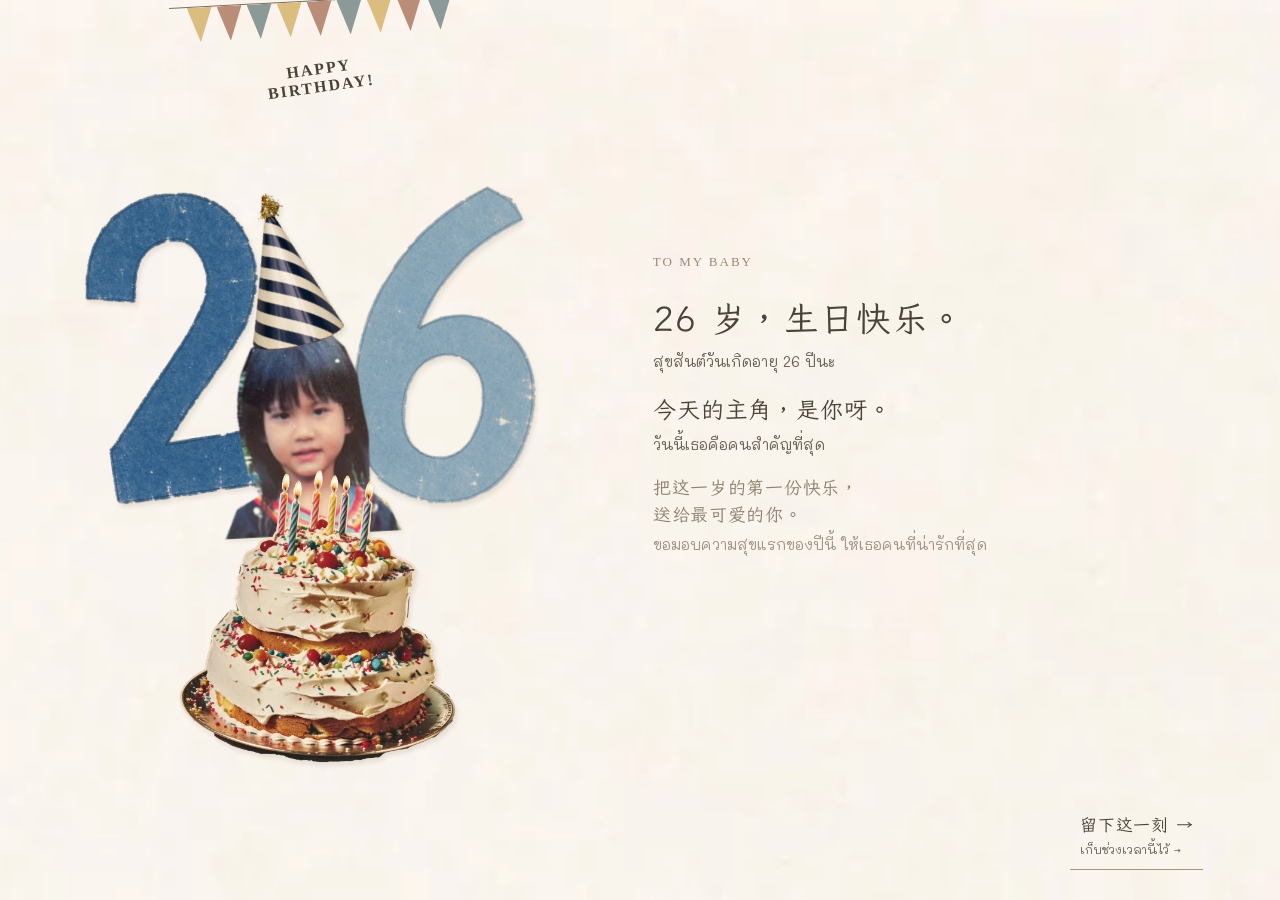
==== birthday-preview.html @ a88002d2 "Reduce mobile artwork payload and recover stalled image loads" ====
<!doctype html>
<html lang="zh-CN"><head><meta charset="utf-8"><meta name="viewport" content="width=device-width,initial-scale=1"><title>26 岁生日快乐 · piu</title>
<style>@media (hover:hover) and (pointer:fine){
 html,body{cursor:url('[data-uri]') 3 2,auto}
 button,button *,a,a *,[role="button"],[role="button"] *{cursor:url('[data-uri]') 12 3,pointer!important}
 button:disabled,button:disabled *{cursor:default!important}
 .scratch-window,.scratch-window *{cursor:crosshair!important}
 input[type="text"],textarea,[contenteditable="true"]{cursor:text!important}
 .dragging,.dragging *{cursor:grabbing!important}
}
</style><style>*{box-sizing:border-box}html,body{margin:0;width:100%;height:100%;overflow:hidden}body{background:#eee8dc url('[data-uri]') center/cover;color:#4a4338;font-family:'Kaiti SC','STKaiti',KaiTi,serif}.birthday-scene{position:relative;width:100%;height:100%}.birthday-banner{position:absolute;left:25%;top:0;width:300px;transform:translateX(-50%);text-align:center}.birthday-flags{height:44px;display:flex;gap:5px;justify-content:center;border-top:1px solid #796f5c;transform:rotate(-3deg)}.birthday-flags i{width:25px;height:35px;background:#b98d78;clip-path:polygon(0 0,100% 0,50% 100%)}.birthday-flags i:nth-child(3n){background:#8b9a96}.birthday-flags i:nth-child(3n + 1){background:#dbbd80}.birthday-banner p{font:900 16px/1.1 Georgia,serif;letter-spacing:2px;transform:rotate(-8deg)}.birthday-collage{position:absolute;left:7%;top:20%;height:min(65vh,610px);aspect-ratio:480/610}.birthday-collage img{position:absolute;object-fit:contain;filter:drop-shadow(2px 4px 2px #75604424);opacity:0}.age{top:0;height:56%;z-index:1}.age-two{left:0;width:39%;--turn:-8deg}.age-six{right:0;width:43%;--turn:8deg}.birthday-portrait{left:28%;top:21%;width:39%;height:43%;z-index:2;filter:drop-shadow(1px 2px 2px #75604424)!important;--turn:-3deg}.birthday-hat{left:30%;top:0;width:24%;height:29%;z-index:3;--turn:-12deg}.birthday-cake{left:15%;bottom:0;width:69%;height:51%;z-index:4;--turn:0deg}.revealed .birthday-collage img{animation:paper-arrives .7s cubic-bezier(.2,.8,.2,1) both}.revealed .age-six{animation-delay:.15s}.revealed .birthday-portrait{animation-delay:.35s}.revealed .birthday-hat{animation-delay:.55s}.revealed .birthday-cake{animation-delay:.75s}.birthday-words{position:absolute;left:51%;right:6%;top:36%;opacity:0}.revealed .birthday-words{animation:words-arrive .8s 1s both}.birthday-kicker{font:13px Georgia,serif;letter-spacing:4px;color:#998b75}.birthday-words h1{font-size:clamp(28px,3.1vw,44px);font-weight:400;letter-spacing:3px;line-height:1.5;margin:20px 0;transform:rotate(-3deg)}.birthday-words>p{font-size:23px;line-height:1.8;letter-spacing:2px}.birthday-words .birthday-kicker{font-size:13px}.birthday-words .birthday-note{font-size:18px;color:#8d806d;margin-top:30px}.standalone-next{position:absolute;right:6%;bottom:30px;font-size:17px;color:inherit;text-decoration:none;border-bottom:1px solid #aa9376;padding:10px}.in-journey .standalone-next{display:none}@keyframes paper-arrives{from{opacity:0;transform:translateY(20px) rotate(calc(var(--turn) - 10deg)) scale(.92)}to{opacity:1;transform:translateY(0) rotate(var(--turn)) scale(1)}}@keyframes words-arrive{from{opacity:0;transform:translateY(8px)}to{opacity:1;transform:none}}
@media(max-width:700px) and (orientation:portrait){.birthday-banner{left:50%;width:230px}.birthday-flags{height:30px}.birthday-flags i{width:20px;height:25px}.birthday-banner p{font-size:14px}.birthday-collage{left:50%;top:17%;height:min(43vh,360px);transform:translateX(-50%)}.birthday-words{left:7%;right:7%;top:64%;text-align:center}.birthday-words h1{font-size:28px;margin:8px 0}.birthday-words>p{font-size:18px;margin:6px 0}.birthday-words .birthday-kicker{font-size:10px}.birthday-words .birthday-note{font-size:15px;line-height:1.6;margin-top:10px}.standalone-next{bottom:20px}}
@media(prefers-reduced-motion:reduce){.revealed .birthday-collage img,.revealed .birthday-words{animation:none;opacity:1}}

/* Reveal on activation, in the reference's person/cake → age/hat → greeting order. */
.revealed .birthday-portrait{animation-delay:0s}.revealed .birthday-cake{animation-delay:.12s}.revealed .age-two{animation-delay:.75s}.revealed .age-six{animation-delay:.9s}.revealed .birthday-hat{animation-delay:1.2s}.revealed .birthday-words{animation:none;opacity:1}.revealed .birthday-words>*{animation:words-arrive .7s both}.revealed .birthday-words .birthday-kicker{animation-delay:1.5s}.revealed .birthday-words h1{animation-delay:1.65s}.revealed .birthday-words>p:not(.birthday-kicker){animation-delay:1.95s}.revealed .birthday-words .birthday-note{animation-delay:2.2s}
@media(prefers-reduced-motion:reduce){.revealed .birthday-words>*{animation:none}}
</style><style>/* Self-hosted OFL fonts. Licenses: asset-fonts-lxgwwenkaitc-license.txt, asset-fonts-mali-license.txt */
@font-face{font-family:BirthdayWenKai;src:url('asset-fonts-wenkai-site.woff2?v=02fece9663') format('woff2');font-style:normal;font-weight:400;font-display:swap}
@font-face{font-family:BirthdayMali;src:url('asset-fonts-mali-regular.woff2?v=b91e015ef8') format('woff2');font-style:normal;font-weight:400;font-display:swap}
:root{--font-zh:BirthdayWenKai,'PingFang SC','Microsoft YaHei',sans-serif;--font-th:BirthdayMali,'Thonburi','Noto Sans Thai',sans-serif}
body,button,a,input,legend{font-family:var(--font-zh)!important;font-weight:400}.bi{line-height:1.55;white-space:normal}.bi-zh{display:block!important;font-family:var(--font-zh)!important;font-size:inherit!important;font-weight:400!important;line-height:1.5!important;letter-spacing:.04em!important;color:inherit!important;padding:0!important;margin:0!important;transform:none!important;max-width:none!important;text-shadow:none!important}.bi-th{display:block!important;font-family:var(--font-th)!important;font-size:max(12px,.68em)!important;font-weight:400!important;line-height:1.55!important;letter-spacing:0!important;color:inherit!important;padding:0!important;margin:5px 0 0!important;transform:none!important;max-width:none!important;text-shadow:none!important;white-space:normal!important;word-break:normal;overflow-wrap:anywhere;opacity:.82}.bi-inline{display:inline-block;vertical-align:middle}.bi-inline .bi-th{font-size:max(11px,.68em)!important}button .bi-th,a .bi-th{font-size:max(11px,.7em)!important;margin-top:3px!important}.bi-zh .bi-th,.bi-th .bi-th{display:none!important}
svg text{font-family:var(--font-zh)!important}.svg-th{font-family:var(--font-th)!important;font-size:9px;letter-spacing:0;stroke-width:1px}.place-label .place-en{transform:translateY(10px)}.paper-heading>p{max-width:370px}.paper-heading .bi-th{font-size:12px!important;letter-spacing:0!important}.map-controls{gap:20px}.map-controls button{white-space:normal;min-width:110px}.map-credit .bi-th{font-size:9px!important}.boarding-kicker .bi-th,.boarding-note .bi-th{font-size:9px!important;margin-top:1px!important;line-height:1.3!important}.boarding-cities .bi-th{font-size:11px!important}.boarding-cities{margin-top:1cqw}.boarding-note{bottom:-1cqw}.boarding-cities small{margin-top:.4cqw}.boarding-copy{top:24%}.boarding-main .bi-inline{display:inline-block}.heart-words>.bi{max-width:80%;text-align:center}.flight-actions{gap:18px;max-width:94%;white-space:normal}.flight-actions button{min-width:85px}.scratch-heading,.slot-heading{line-height:1.4}.scratch-stamp .bi-th{font-size:14px!important;line-height:1.2!important;margin-top:2px!important}.slot-win-stamp .bi-th{font-size:11px!important;margin:0!important;line-height:1.2!important}.scratch-hint .bi-th,.slot-status .bi-th{font-size:12px!important}.scratch-footer,.slot-footer{bottom:65px}.scratch-count{margin:8px 0}.scratch-keyboard-hint .bi-th{font-size:10px!important}.journey-nav{align-items:flex-end}.journey-nav button{max-width:46%;font-size:14px!important;padding:7px 10px!important}.journey-nav .bi-th{font-size:11px!important;line-height:1.3!important}.scene-actions{bottom:16%;gap:12px}.scene-actions button{font-size:16px}.scene-actions #replay{font-size:14px}.words .bi-th{font-size:16px!important;line-height:1.7!important}.chapter .bi-th{font-size:14px!important}.clock .bi-th{font-size:12px!important;margin-top:2px!important}.collage figcaption .bi-th{font-size:11px!important}.birthday-words{top:26%}.birthday-words h1{font-size:clamp(27px,2.7vw,38px)}.birthday-words .birthday-note{margin-top:18px}.birthday-words .bi-th{font-size:15px!important}.birthday-words>p{margin:16px 0}.accessory-caption .bi-th{font-size:13px!important}.accessory-note .bi-th{font-size:11px!important}.accessories legend .bi-th{font-size:12px!important}.film-scene .bi-th{max-width:100%}.controls .hint .bi-th{font-size:12px!important}.photo .bi-th{font-size:11px!important}.gift-layout{inset:7% 8% 17%}.greeting .ding{margin-bottom:10px}.greeting h1{font-size:29px}.greeting .invitation{margin:12px 0}.gift-scene .greeting .bi-th{font-size:15px!important}.gift-hint .bi-th{font-size:12px!important}.letter-pocket{margin-top:17px}.closing{bottom:10%}.closing .bi-th{font-size:13px!important}.read-link{font-size:15px}.close-letter .bi-th{font-size:12px!important}
/* Cake typography: keep each translation inside its paper, with no faux bold or rotated text. */
.note>span{display:block;position:relative;width:84%;max-width:84%;padding:0!important;transform:none!important;text-align:center;letter-spacing:0;text-shadow:none!important}.note>span .bi-zh{font-size:18px!important;line-height:1.35!important;letter-spacing:.02em!important}.note>span .bi-th{font-size:12px!important;line-height:1.45!important;margin-top:4px!important;opacity:.9}.note[data-note="4"]>span .bi-zh{font-size:18px!important}.note[data-note="4"]>span .bi-th{font-size:12px!important;white-space:nowrap!important}.note[data-note="4"]>span{white-space:normal}.tray-copy{top:0}.tray-copy p:first-child{font-size:18px}.tray-copy p:last-child{font-size:14px}.tray-copy .bi-th{font-size:12px!important}.wish-copy{top:29%;width:35%;right:5%}.wish-copy p{font-size:25px;line-height:1.5}.wish-copy .bi-th{font-size:16px!important}.wish-copy>span .bi-th{font-size:13px!important}.wish-scene h1{font-size:24px}.wish-scene h1 .bi-th{font-size:14px!important;max-width:370px}.wish-scene .actions{bottom:90px}.wish-scene .actions button{font-size:16px}.wish-scene .actions .bi-th{font-size:12px!important}.plate-caption .bi-th{font-size:11px!important}
@media(max-width:700px){.bi-th{font-size:max(12px,.7em)!important}.birthday-words{top:59%;left:8%;right:8%;text-align:center}.birthday-words h1{font-size:25px;margin:10px 0}.birthday-words>p{font-size:18px;line-height:1.4;margin:12px 0}.birthday-words .birthday-note{font-size:16px;margin:12px 0}.birthday-words .bi-th{font-size:12px!important}.birthday-words .birthday-kicker{display:none}.birthday-collage{height:45vh!important;top:9%!important}.birthday-note .bi-zh{white-space:normal}.scene-actions{bottom:88px;gap:10px}.scene-actions button{font-size:14px}.scene-actions .bi-th{font-size:11px!important}.childhood-scene .words{top:70%;font-size:18px}.childhood-scene .words p{display:block;margin:0}.childhood-scene .words .bi-th{font-size:12px!important;line-height:1.4!important}.assembly-hint{bottom:34%;font-size:15px}.assembly-hint .bi-th{font-size:12px!important}.chapter{top:14px;font-size:19px}.chapter .bi-th{font-size:12px!important}.keepsake{top:42%;height:48vh}.childhood-scene .words .lockscreen-words{margin-top:7px!important}.camera .bi-th{font-size:12px!important}.accessory-caption{font-size:16px}.accessory-note{font-size:12px}.accessories{padding-bottom:15px}.clear-accessories .bi-th{font-size:11px!important}.paper-heading{left:12px;right:12px;top:18px;max-width:340px}.paper-heading>p{font-size:17px}.map-controls{bottom:65px;width:94%;justify-content:center;gap:16px}.map-controls button{font-size:14px!important;min-width:0;max-width:48%}.map-controls button .bi-th{font-size:11px!important}.map-credit{bottom:10px;max-width:45%;text-align:right}.bilingual #memory{width:94vw;height:min(720px,85dvh);overflow:auto}.bilingual #memory .paper-card{aspect-ratio:auto;height:100%;min-height:570px;background:#ece4d1;border-radius:3px}.bilingual #memory .card-texture{object-fit:fill}.memory-words{top:7%;left:10%;width:80%;text-align:center}.memory-words h1{font-size:28px;margin:8px 0}.memory-words h1 .bi-th{font-size:18px!important}.memory-words .subtitle{font-size:18px;margin:10px 0}.memory-words .small-copy{font-size:15px;margin:10px 0}.memory-words .bi-th{font-size:12px!important}.memory-words .eyebrow{font-size:9px}.bilingual #spread-photos{font-size:14px;padding:8px 16px}.bilingual .polaroid{width:37%;top:55%;left:20%}.bilingual .p2{left:40%;top:53%}.bilingual .p3{left:30%;top:56%}.bilingual .spread .p1{left:7%;top:15%;width:45%;transform:rotate(-6deg)}.bilingual .spread .p2{left:49%;top:32%;width:45%;transform:rotate(5deg)}.bilingual .spread .p3{left:8%;top:49%;width:45%;transform:rotate(-3deg)}.bilingual .photo-note{font-size:12px;bottom:3%;line-height:1.1}.bilingual .photo-note .bi-th{font-size:10px!important;line-height:1.2!important;margin-top:1px!important}.bilingual .empty{font-size:14px;letter-spacing:0}.bilingual .empty .bi-th{font-size:11px!important}.bilingual .photo-help{bottom:8%;left:5%;right:5%;text-align:center;font-size:13px}.bilingual .photo-help .bi-th{font-size:11px!important}.bilingual .card-caption{bottom:2%;left:7%;font-size:11px}.bilingual .card-caption .bi-th{font-size:10px!important}.bilingual #gather-photos{bottom:16%;right:5%;font-size:13px}.boarding-stage{width:96vw;top:43%}.boarding-kicker .bi-th{font-size:7px!important}.boarding-note .bi-th{font-size:7px!important}.boarding-cities{font-size:4.8cqw;gap:3cqw}.boarding-cities .bi-th{font-size:8px!important;line-height:1.2!important;margin:1px 0!important}.boarding-cities small{font-size:1.5cqw}#boarding-help{top:60%;padding:0 20px;font-size:15px}#boarding-help .bi-th{font-size:12px!important}.flight-actions{bottom:70px}.flight-actions .bi-th{font-size:11px!important}.heart-words .bi-th{font-size:16px!important}.scratch-heading,.slot-heading{font-size:22px!important}.scratch-heading .bi-th,.slot-heading .bi-th{font-size:14px!important}.scratch-hint .bi-th,.slot-message .bi-th{font-size:12px!important}.scratch-footer{bottom:80px}.slot-footer{bottom:65px}.gift-layout{inset:30px 7% 120px}.gift{width:min(45vw,21vh)}.greeting .ding{font-size:16px;margin-bottom:5px}.greeting h1{font-size:22px}.gift-scene .greeting .bi-th{font-size:13px!important;margin-top:3px!important}.greeting .invitation{font-size:16px;margin:9px 0}.gift-hint{margin-top:5px}.letter-column{padding-top:10px}.letter-pocket{margin-top:15px}.letter{min-height:140px;aspect-ratio:2.2}.closing{bottom:83px;font-size:16px}.closing .bi-th{font-size:12px!important}.read-link{font-size:14px}.standalone-return{bottom:14px;font-size:13px}.wish-scene header{left:6%;top:20px;right:6%}.wish-scene h1{font-size:19px;line-height:1.4;max-width:310px}.wish-scene h1 .bi-th{font-size:12px!important;line-height:1.45!important}.wish-scene .arena{top:165px;bottom:130px}.wish-scene .note>span .bi-zh{font-size:16px!important;line-height:1.3!important}.wish-scene .note>span .bi-th{font-size:11px!important;line-height:1.4!important;margin-top:3px!important}.wish-scene .note[data-note="4"]>span .bi-th{font-size:10.5px!important}.wish-scene .tray-copy{top:auto;bottom:-8px}.wish-scene .tray-copy p:first-child{font-size:13px;margin-bottom:4px}.wish-scene .tray-copy p:last-child{font-size:12px}.wish-scene .tray-copy .bi-th{font-size:11px!important;line-height:1.3!important;margin-top:2px!important}.wish-scene .actions{bottom:70px}.wish-scene .actions button{font-size:14px}.wish-copy{top:auto;left:6%;right:6%;bottom:165px;width:88%}.wish-copy p{font-size:21px;margin-bottom:10px}.wish-copy .bi-th{font-size:13px!important;line-height:1.5!important}.wish-copy>span{font-size:13px}.wish-copy>span .bi-th{font-size:11px!important}.wish-scene .plate-caption{display:none}}
@media(max-height:700px) and (max-width:700px){.gift-layout{top:20px;bottom:130px}.gift{width:17vh}.greeting h1{font-size:20px}.greeting .ding{margin-bottom:2px}.greeting .invitation{margin:5px 0;font-size:14px}.gift-scene .greeting .bi-th{font-size:12px!important}.letter{min-height:108px;aspect-ratio:2.7}.letter-pocket{margin-top:12px}.read-link{font-size:12px;margin-top:4px;padding:4px}.gift-hint{font-size:12px}.wish-scene .arena{top:145px;bottom:120px}.wish-scene h1{font-size:17px}.wish-scene .eyebrow{display:none}.wish-copy{bottom:150px}.wish-copy p{font-size:18px}.wish-copy .bi-th{font-size:12px!important}.wish-copy>span{display:none}.birthday-words{top:54%}.birthday-words .birthday-note{margin-top:8px;font-size:14px}.birthday-words .bi-th{font-size:11px!important}}
@media(max-width:700px){html.wish-page{overflow-y:auto!important;height:100%;overscroll-behavior-y:contain}html.wish-page body{height:auto;min-height:100%;overflow:visible}html.wish-page .wish-scene{height:max(100dvh,1040px);min-height:1040px}html.wish-page .wish-scene .arena{top:170px;bottom:180px}html.wish-page .wish-scene .actions{bottom:92px}html.wish-page .wish-copy{bottom:200px}html.wish-page .wish-scene .note>span .bi-th{font-size:12px!important}html.wish-page .wish-scene .note[data-note="4"]>span .bi-th{font-size:11px!important}.wish-scene.lit .arena,.wish-scene.finished .arena{bottom:330px!important}.wish-scene.lit,.wish-scene.finished{height:max(100dvh,1000px)!important;min-height:1000px!important}.wish-scene.lit .wish-copy,.wish-scene.finished .wish-copy{bottom:175px}.wish-scene.lit .night-shade{position:absolute}.wish-scene .tray-copy p:first-child{margin-bottom:8px}}

.note .bi-zh,.note .bi-th{text-align:center!important}.wish-scene header{max-width:370px}.wish-scene .note span span{width:auto!important}.bi-zh{white-space:normal!important}

.ticket .opening-thai{position:absolute;left:190px;top:610px;width:410px;text-align:center;font:24px/1.5 BirthdayMali,sans-serif;letter-spacing:0;color:#29251f;pointer-events:none;z-index:1}

.note>span .bi-zh{font-size:17px!important;line-height:1.3!important}.note .bi-th{line-height:1.4!important}.note>span{width:90%;max-width:90%;align-self:center}.wish-scene .note .bi-zh,.wish-scene .note .bi-th{padding:0!important;margin-left:0!important;margin-right:0!important}.note[data-note="1"]>span,.note[data-note="3"]>span{transform:none!important}.note{transform-origin:50% 50%}
body[data-scene="camera"] .accessories{top:49%}
@media(max-width:700px) and (orientation:portrait){body[data-scene="camera"] .camera{top:21%}body[data-scene="camera"] .landed .eject{top:41.5%}body[data-scene="camera"] .accessories{top:auto;bottom:105px}.bilingual .polaroid{width:34%;top:58%}.bilingual .p2{top:57%}.bilingual .p3{top:59%}.boarding-kicker{position:absolute;top:-105px;left:0;width:86vw;font-size:17px}.boarding-kicker .bi-th{font-size:12px!important}.boarding-note{top:calc(100% + 35px);bottom:auto;left:0;width:86vw;font-size:15px}.boarding-note .bi-th{font-size:12px!important}.boarding-cities{margin-top:10px;font-size:18px;gap:16px}.boarding-cities .bi-th{font-size:11px!important;line-height:1.5!important}.boarding-cities small{font-size:8px}#boarding-help{top:70%;margin-top:0}.scratch-card{width:min(76vw,40vh);top:42%}.scratch-hint{bottom:140px}.scratch-footer{bottom:24px!important;display:flex;justify-content:center;gap:24px}.scratch-footer #next-slot{margin-left:0}.scratch-footer button{font-size:14px!important}.scratch-keyboard-hint{width:1px;height:1px;overflow:hidden;clip-path:inset(50%)}.slot-message{bottom:170px}.slot-status{bottom:105px}.slot-footer{bottom:25px!important}.slot-footer button{font-size:14px!important}}

body[data-scene="toast"] .greeting .bi-th{font-size:30px!important;line-height:1.5!important;margin-top:10px!important}body[data-scene="toast"] .caption{font-size:34px!important}body[data-scene="toast"] .caption .bi-th,body[data-scene="toast"] .hint .bi-th{font-size:27px!important;line-height:1.5!important}

.wish-scene.started header{opacity:0;pointer-events:none}@media(min-width:701px){.wish-scene .arena{top:80px;bottom:90px}}.scratch-hint .scratch-count{font-size:12px!important}

.wish-copy .bi-zh{opacity:1!important}.wish-copy .bi-zh br{display:initial!important}

body[data-scene="camera"] .eject{pointer-events:none}body[data-scene="camera"] .landed .paper{pointer-events:auto}

@media(max-width:700px) and (orientation:portrait){#boarding:not(.departing)::backdrop{background:#123241b8}.boarding-kicker,.boarding-note{color:#fff5dc}#boarding-help{color:#fff5dc}#boarding-help span{opacity:1}}

/* Keep the full birthday caption and accessory instructions clear on desktop. */
@media(min-width:701px){body[data-scene="camera"] .landed .eject{top:57%}body[data-scene="camera"] .accessories{top:61%}body[data-scene="camera"] .accessory-caption{font-size:18px;margin-bottom:8px}body[data-scene="camera"] .accessory-choice{width:70px;height:75px}body[data-scene="camera"] .accessory-note{margin:8px 0 0}body[data-scene="camera"] .clear-accessories{margin-top:0;min-height:40px}body[data-scene="camera"] .quiet{bottom:20px}}

/* A smaller print leaves breathing room for the camera, caption and drag targets. */
@media(max-width:700px) and (orientation:portrait){
 body[data-scene="camera"]{--photo-width:min(44vw,24dvh)}
 body[data-scene="camera"] .landed .eject{left:34%;top:41%}
 body[data-scene="camera"] .accessory-choice{width:58px;height:66px}
 body[data-scene="camera"] .accessory-options{gap:14px}
 body[data-scene="camera"] .accessory-group{gap:7px}
 body[data-scene="camera"] .accessory-caption{font-size:16px}
}

.note[data-note="4"]>span .bi-th{white-space:normal!important}.note[data-note="4"]>span .bi-zh{font-size:15px!important}.note[data-note="4"]>span .bi-th{font-size:11px!important}
/* Place copy below the overlapping torn rim, inside each visible tier. */
.wish-scene .note:not([data-note="4"])>span{transform:translateY(8px)!important}
.wish-scene .note>span .bi-zh{font-size:16px!important;line-height:1.25!important}
.wish-scene .note>span .bi-th{font-size:11px!important;line-height:1.35!important;margin-top:3px!important}
.wish-scene .note[data-note="3"]>span .bi-zh{font-size:15px!important}

.camera-composition{display:contents}
/* Keep bilingual copy in document flow on phones, including short WeChat windows. */
@media(max-width:700px) and (orientation:portrait){
 html.camera-page{height:100%;overflow-y:auto!important;overscroll-behavior-y:contain}
 html.camera-page body{height:auto;min-height:100%;overflow:visible}
 body[data-scene="camera"] .stage{position:relative;inset:auto;height:auto;min-height:100dvh;display:flex;flex-direction:column;gap:16px;padding:24px 7% 110px}
 body[data-scene="camera"] .words{position:relative;left:auto;right:auto;top:auto;font-size:22px;flex:none}
 body[data-scene="camera"] .camera-composition{display:block;position:relative;flex:none;height:260px;margin:0 -5vw}
 body[data-scene="camera"] .camera{top:0;right:1%;width:38vw;min-width:120px}
 body[data-scene="camera"] .eject{left:52%;top:112px}
 body[data-scene="camera"] .landed .eject{left:32%;top:143px}
 body[data-scene="camera"] .accessories{position:relative;inset:auto;width:100%;margin:0;padding:0;flex:none}
 body[data-scene="camera"] .accessory-caption{font-size:16px;margin:0 0 8px}
 body[data-scene="camera"] .accessory-note{font-size:13px;line-height:1.65;margin:10px 0 6px}
 body[data-scene="camera"] .clear-accessories{min-height:48px;margin:0 auto}
 body[data-scene="camera"] .quiet{position:relative;inset:auto;font-size:13px;line-height:1.6;flex:none;margin:0}
 body[data-scene="camera"] .accessory-options{gap:10px}
 body[data-scene="camera"] .accessory-choice{width:clamp(48px,14.8vw,62px);height:66px}
}

/* Each mobile scratch section owns its space; never position copy over the card. */
@media(max-width:700px) and (orientation:portrait){
 #scratch[open]{display:flex;flex-direction:column;align-items:center;gap:20px;overflow-y:auto;overflow-x:hidden;padding:26px 22px max(28px,env(safe-area-inset-bottom));scroll-padding:20px;overscroll-behavior-y:contain}
 #scratch .scratch-heading{position:relative;inset:auto;align-self:stretch;margin:0 38px 0 0;flex:none;font-size:22px!important}
 #scratch .scratch-bunting{top:93px;right:20px;width:80px}
 #scratch .scratch-layout{position:relative;inset:auto;width:100%;flex:none;padding:20px 0 12px;animation:none}
 #scratch .scratch-card{position:relative;inset:auto;width:min(72vw,280px);margin:0 auto;transform:rotate(-2deg)}
 #scratch .scratch-hint{position:relative;inset:auto;width:100%;max-width:none;flex:none;margin:0;text-align:center;transform:none;font-size:16px}
 #scratch .scratch-hint .scratch-count{margin-top:10px}
 #scratch .scratch-footer{position:relative;inset:auto!important;width:100%;min-height:54px;flex:none;display:flex;align-items:center;justify-content:center;gap:24px;margin:0;padding:0}
 #scratch .scratch-footer button{min-height:48px;padding:8px 4px}
 #scratch .scratch-footer #next-slot{margin-left:0}
 #scratch .scratch-stamp{aspect-ratio:2.65}
 #scratch .scratch-stamp strong{font-size:10cqw}
 #scratch .scratch-stamp .bi-th{font-size:12px!important;line-height:1.3!important;margin-top:2px!important}
 html.childhood-page{height:100%;overflow-y:auto!important;overscroll-behavior-y:contain}
 html.childhood-page body{height:auto;min-height:100%;overflow:visible}
 .childhood-scene{height:auto;min-height:100dvh;display:flex;flex-direction:column;align-items:center;gap:24px;padding:24px 7% 120px}
 .childhood-scene .chapter{position:relative;inset:auto;align-self:stretch;margin:0;font-size:19px}
 .childhood-scene .keepsake{position:relative;inset:auto;transform:none;flex:none;width:min(64vw,260px);height:auto;aspect-ratio:9/19.5;margin:20px 0 0}
 .childhood-scene .words{position:relative;inset:auto;transform:none;width:100%;margin:12px 0 0;font-size:18px;text-align:center}
 .childhood-scene .words p{margin:0!important}
 .childhood-scene .words .lockscreen-words{display:none!important}
 .childhood-scene.lockscreen .words .lockscreen-words{display:block!important;margin-top:14px!important}
 .childhood-scene .assembly-hint{position:relative;inset:auto;width:100%;font-size:15px;margin:0;text-align:center}
 .childhood-scene.assembled .assembly-hint{display:none}
 .childhood-scene .scene-actions{position:relative;inset:auto;justify-content:center;flex:none;width:100%;margin:0;gap:16px}
 .childhood-scene .scene-actions button{min-height:48px}
 .childhood-scene .standalone-wish{position:relative;inset:auto;align-self:flex-end;margin:0}
 .childhood-scene:not(.lockscreen) .keepsake{height:330px;aspect-ratio:auto}
 .childhood-scene:not(.lockscreen) .collage{bottom:20%}
 .childhood-scene.lockscreen .collage{bottom:24%;width:88%}
 .childhood-scene.lockscreen .collage figcaption{top:100%;bottom:auto;padding:4px 0;margin:0;line-height:1.4}
}

/* Keep the slot artwork and bilingual copy in separate rows on phones. */
.slot-art{display:contents}
@media(max-width:700px) and (orientation:portrait){
 #slot[open]{display:flex;flex-direction:column;gap:22px;align-items:stretch;overflow-y:auto;padding:26px 20px 32px;scroll-padding:20px;overscroll-behavior-y:contain}
 #slot .slot-heading{position:relative;inset:auto;margin:0 38px 0 0;flex:none}
 #slot .slot-art{display:block;position:relative;width:100%;height:calc(min(45vw,190px)*1798/953 + 30px);flex:none}
 #slot .slot-machine{left:0;top:20px;width:min(45vw,190px);transform:none}
 #slot .slot-rewards{left:57%;right:0;top:80px;bottom:12px;height:auto;gap:16px}
 #slot .slot-win-stamp{top:-65px;right:25%;width:52px;height:52px}
 #slot .slot-message,#slot .slot-status{position:relative;inset:auto;width:100%;margin:0;text-align:center;flex:none}
 #slot .slot-message{font-size:17px}
 #slot .slot-status{font-size:13px}
 #slot .slot-footer{position:relative;inset:auto!important;width:100%;padding:0;min-height:54px;gap:18px;flex:none}
 #slot .slot-footer button{min-height:48px;max-width:66%}
 /* The folded photos no longer cover the open button; unfolded photos own grid cells. */
 .bilingual #memory{height:auto;max-height:90dvh;overflow-y:auto;overflow-x:hidden;width:94vw;scroll-padding:20px}
 .bilingual #memory .paper-card{display:flex;flex-direction:column;height:auto;min-height:0;padding:38px 18px 24px;gap:18px}
 .bilingual #memory .memory-words{position:relative;inset:auto;width:100%;order:1;text-align:center}
 .bilingual #memory .photos{position:relative;inset:auto;width:100%;height:235px;order:2;flex:none;margin:4px 0 0}
 .bilingual #memory .polaroid{width:48%;left:13%;top:12%;}
 .bilingual #memory .p2{left:42%;top:8%}
 .bilingual #memory .p3{left:27%;top:3%}
 .bilingual #memory .photo-help{position:relative;inset:auto;margin:0;width:100%;text-align:center;order:3}
 .bilingual #memory .card-caption{position:relative;inset:auto;order:5;margin:0;text-align:center}
 .bilingual #memory #gather-photos{position:relative;inset:auto;order:4;align-self:center;min-height:48px;margin:0}
 .bilingual #memory .spread .memory-words{display:none}
 .bilingual #memory .spread .photos{height:auto;display:grid;grid-template-columns:repeat(2,minmax(0,1fr));gap:26px 22px;padding:18px 4px 8px}
 .bilingual #memory .spread .polaroid{position:relative;inset:auto!important;width:100%;}
 .bilingual #memory .spread .p1{transform:rotate(-4deg)}
 .bilingual #memory .spread .p2{transform:rotate(4deg)}
 .bilingual #memory .spread .p3{grid-column:1 / -1;justify-self:center;width:48%;transform:rotate(-3deg)}
 .bilingual #memory .photo-note{bottom:3%;font-size:12px;letter-spacing:0}
 .bilingual #memory .photo-note .bi-th{font-size:10px!important}
}

/* Incoming lock-screen message: reserve a row above the shortcut buttons. */
.phone-notification{position:absolute;left:5%;right:5%;bottom:15%;z-index:4;display:flex;align-items:flex-start;gap:8px;padding:10px;border:1px solid #ffffff70;border-radius:15px;background:#f6f5efdc;backdrop-filter:blur(14px);-webkit-backdrop-filter:blur(14px);box-shadow:0 3px 12px #292b2924;color:#454c44;animation:notification-arrives .65s cubic-bezier(.2,.75,.25,1) both}
.phone-notification[hidden]{display:none!important}
.notification-icon{width:25px;height:25px;flex:none;display:grid;place-items:center;border-radius:7px;background:#78a788;margin-top:1px}
.notification-icon svg{width:19px;height:19px;fill:#fff}
.notification-copy{min-width:0;flex:1;font-size:12px;line-height:1.4}
.notification-copy strong{font:600 12px/1.3 system-ui,sans-serif}
.notification-copy p{margin:3px 0 0;font-size:12px;letter-spacing:0}
.notification-copy .bi-th{font-size:10px!important;line-height:1.3!important;margin-top:3px!important}
.childhood-scene.lockscreen .collage{bottom:38%;width:78%}
.childhood-scene.lockscreen .collage-sticker{top:-7%}
@keyframes notification-arrives{from{opacity:0;transform:translateY(22px) scale(.96)}to{opacity:1;transform:none}}
@media(prefers-reduced-motion:reduce){.phone-notification{animation:none}}

/* Fit later chapters to the available phone screen, preserving readable controls. */
@media(max-width:700px) and (orientation:portrait){
 #scratch[open]{gap:10px;padding:18px 20px 20px;justify-content:center}
 #scratch .scratch-heading{font-size:20px!important}
 #scratch .scratch-layout{padding:8px 0}
 #scratch .scratch-card{width:min(72vw,280px,calc((100dvh - 310px)*1089/1705))}
 #scratch .scratch-hint{font-size:15px}
 #scratch .scratch-hint p{margin:4px 0}
 #scratch .scratch-hint .scratch-count{margin-top:6px}
 #scratch .scratch-footer{min-height:48px}
 #scratch .scratch-bunting{top:52px;width:65px}
 #slot[open]{gap:12px;padding:18px 20px 22px;justify-content:center}
 #slot .slot-heading{font-size:20px!important}
 #slot .slot-art{height:min(42dvh,350px)}
 #slot .slot-machine{top:14px;width:calc((min(42dvh,350px) - 20px)*953/1798)}
 #slot .slot-rewards{top:48px;bottom:8px;left:57%;gap:12px}
 #slot .slot-win-stamp{top:-46px;width:40px;height:40px}
 #slot .slot-message{font-size:16px}
 #slot .slot-status{font-size:12px}
 #slot .slot-footer{min-height:48px}
 html.childhood-page body{height:100%;min-height:0}
 .childhood-scene{height:100dvh;min-height:0;gap:10px;padding:18px 6% 82px}
 .childhood-scene .chapter{font-size:17px;line-height:1.4;flex:none}
 .childhood-scene .keepsake{width:auto;height:min(56dvh,calc(100dvh - 265px));aspect-ratio:9/19.5;margin:0;flex:none}
 .childhood-scene:not(.lockscreen) .keepsake{width:min(64vw,260px);height:auto;min-height:0;flex:1;aspect-ratio:auto}
 .childhood-scene:not(.lockscreen) .collage{bottom:23%;width:110%}
 .childhood-scene .words{font-size:16px;line-height:1.4;margin:0}
 .childhood-scene.lockscreen .words p:not(.lockscreen-words){display:none!important}
 .childhood-scene.lockscreen .words .lockscreen-words{margin-top:0!important}
 .childhood-scene .assembly-hint{font-size:14px}
 .childhood-scene .scene-actions{margin-top:auto}
 .childhood-scene .standalone-wish{position:absolute;right:5%;bottom:14px;font-size:13px}
 .childhood-scene .phone-notification{padding:7px;gap:6px;border-radius:11px;bottom:13%}
 .childhood-scene .notification-icon{width:20px;height:20px}
 .childhood-scene .notification-copy strong,.childhood-scene .notification-copy p{font-size:10px}
 .childhood-scene .notification-copy .bi-th{font-size:9px!important}
 .childhood-scene .phone-shortcuts{bottom:5%}
 .childhood-scene .phone-shortcuts span{width:26px;height:26px}
 .childhood-scene .phone-shortcuts svg{width:15px;height:15px}
 .childhood-scene .clock strong{font-size:clamp(35px,6dvh,50px)}
 .childhood-scene .clock span{font-size:12px}
 .childhood-scene .clock .bi-th{font-size:10px!important}
 .childhood-scene .collage-scribble{font-size:14px}
 .childhood-scene.lockscreen .collage figcaption{font-size:10px}
 .childhood-scene.lockscreen .collage figcaption .bi-th{font-size:9px!important}
 html.wish-page body{height:100%;min-height:0}
 html.wish-page .wish-scene,html.wish-page .wish-scene.lit,html.wish-page .wish-scene.finished{height:100dvh!important;min-height:0!important}
 html.wish-page .wish-scene .arena{top:30px;bottom:135px}
 html.wish-page .wish-scene.started .arena{top:30px}
 html.wish-page .wish-scene.ready .arena{top:35px;bottom:135px}
 html.wish-page .wish-scene.lit .arena,html.wish-page .wish-scene.finished .arena{top:32px;bottom:250px!important}
 html.wish-page .wish-scene .actions{bottom:76px}
 html.wish-page .wish-scene .tray-copy{bottom:0}
 html.wish-page .wish-scene .tray-copy p:first-child{margin:0 0 6px}
 html.wish-page .wish-scene .tray-copy p:last-child{font-size:12px}
 html.wish-page .wish-scene .wish-copy{bottom:155px}
 html.wish-page .wish-copy p{font-size:19px;margin-bottom:6px}
 html.wish-page .wish-copy .bi-th{font-size:12px!important}
 html.wish-page .wish-copy>span{display:none}
 html.wish-page .wish-scene .note.placed>span .bi-zh{font-size:clamp(10px,4.8cqw,16px)!important}
 html.wish-page .wish-scene .note.placed>span .bi-th{font-size:clamp(8px,3.5cqw,11px)!important;line-height:1.2!important;margin-top:2px!important}
 html.wish-page .wish-scene .note.placed>span{transform:none!important}
 html.wish-page .wish-scene .note:not(.placed)>span .bi-zh{font-size:16px!important}
 html.wish-page .wish-scene .note:not(.placed)>span .bi-th{font-size:11px!important}
 html.wish-page .wish-scene .matchstick{bottom:48px}
 html.wish-page .wish-scene .match-hint{bottom:0;margin:0}
 .wish-scene .note{container-type:inline-size;transition:transform .65s cubic-bezier(.2,.75,.25,1),width .65s,height .65s,filter .3s,opacity .3s}
 .wish-scene .note.dragging{transition:none}
}
.cake-doodles svg{display:block;width:20px;height:20px}

@media(max-width:700px) and (orientation:portrait){.childhood-scene.lockscreen .collage-sticker{white-space:nowrap;font-size:8px;letter-spacing:2px;padding:5px 8px;left:18%}}

/* Flight continuation must be legible and reachable even if rendering stalls. */
#flight .flight-actions{bottom:max(22px,env(safe-area-inset-bottom));width:min(88vw,360px);max-width:none;display:flex;flex-wrap:wrap;justify-content:center;gap:8px 20px;z-index:5}
#flight .flight-actions button{min-height:44px;font-size:14px;letter-spacing:0;white-space:normal}
#flight #next-scratch{order:0;flex:0 0 100%;padding:12px 18px;border:1px solid #f8e8cd;border-radius:7px;background:#f6eddc;color:#665447;box-shadow:0 3px 12px #112a3540;opacity:1;font-size:17px}
#flight #next-scratch .bi-th{font-size:12px!important;line-height:1.4!important}
#flight #pause-flight,#flight #replay-flight{order:1;padding:5px 12px;background:#18303e80;border-radius:4px;opacity:1}
#map-next-scratch{border:1px solid #eadac0!important;background:#f5ecdc!important;color:#665447!important;padding:10px 14px!important;border-radius:5px}
#map-next-scratch[hidden]{display:none!important}

@media(max-width:700px) and (orientation:portrait){
 .bilingual #memory .paper-card{padding:38px 18px 18px;gap:10px}
 .bilingual #memory .spread .photos{height:min(46dvh,360px);grid-template-rows:repeat(2,minmax(0,1fr));gap:16px 22px;padding:8px 4px}
 .bilingual #memory .spread .polaroid{width:auto;height:100%;max-width:100%;justify-self:center}
 .bilingual #memory .spread .p3{width:auto}
 .bilingual #memory #close-memory{top:7px;right:10px;width:36px;height:30px}
}
@media(max-width:700px) and (orientation:portrait){
 .bilingual #memory .photo-note{top:82%;bottom:auto;font-size:10px;line-height:1}
 .bilingual #memory .photo-note .bi-zh{font-size:10px!important;line-height:1.05!important;letter-spacing:0!important}
 .bilingual #memory .photo-note .bi-th{font-size:10px!important;line-height:1.05!important;margin-top:1px!important}
}

/* Reward names fit the paper, with Thai kept horizontal for readability. */
.scratch-prize{writing-mode:horizontal-tb;flex-direction:column;padding:8% 4%;gap:8px;letter-spacing:0;text-align:center}
.scratch-prize .bi-zh{writing-mode:vertical-rl;font-size:clamp(15px,6cqw,25px)!important;line-height:1.2!important;letter-spacing:.14em!important}
.scratch-prize .bi-th{writing-mode:horizontal-tb;font-size:clamp(10px,3.5cqw,13px)!important;line-height:1.3!important;margin:0!important}
.slot-ticket-copy{display:flex;flex-direction:column;justify-content:center;text-align:center;left:7%;right:28%;top:29%;bottom:12%;gap:3px;letter-spacing:0}
.slot-ticket-copy .bi-zh{font-size:clamp(12px,1.2vw,17px)!important;line-height:1.15!important;letter-spacing:0!important}
.slot-ticket-copy .bi-th{font-size:clamp(10px,.85vw,12px)!important;line-height:1.2!important;margin:0!important}
.voucher-number{position:absolute;left:77%;right:5%;top:47%;font:10px/1.2 Georgia,serif;text-align:center;color:#80585b}
@media(max-width:700px) and (orientation:portrait){
 #slot .slot-rewards{left:43%;gap:12px;top:48px;bottom:0}
 #slot .slot-machine{width:min(36vw,calc((min(42dvh,350px) - 20px)*953/1798))}
 #slot .slot-ticket-copy .bi-zh{font-size:13px!important}
 #slot .slot-ticket-copy .bi-th{font-size:10px!important}
 #slot .slot-status .bi-th{font-size:11px!important}
 #slot .slot-message .bi-th{font-size:12px!important}
 .voucher-number{font-size:9px}
 #scratch .scratch-count{font-size:12px}
 #scratch .scratch-count .bi-th{font-size:11px!important}
}
/* Keep the completion stamp above the revealed rewards. */
.scratch-card.is-complete .scratch-title{opacity:0;transition:opacity .3s}
.scratch-card.is-complete .scratch-stamp{top:14%}
@media(max-width:700px) and (orientation:portrait){
 #slot .slot-rewards{top:32px;bottom:0;gap:10px}
 #slot .slot-ticket{flex:1 1 0;min-height:0;height:0}
 #slot .slot-ticket img{height:100%;width:100%}
 #slot .slot-win-stamp{top:-35px}
}
@media(max-width:350px) and (orientation:portrait){
 #slot .slot-ticket-copy .bi-zh{font-size:12px!important}
 #slot .slot-ticket-copy .bi-th{font-size:9.5px!important;line-height:1.1!important}
 #scratch .scratch-prize .bi-zh{font-size:14px!important;letter-spacing:.08em!important}
 #scratch .scratch-prize{gap:5px}
}

/* Final gift: an official Ace Pro image on the existing paper keepsake. */
.gift-scene .letter,.enlarged-paper{background-image:none}
.gift-scene .letter{padding:22px 18px 16px;min-height:220px;aspect-ratio:1.55}
.product-keepsake{position:relative;z-index:1;display:flex;flex-direction:column;align-items:center;justify-content:center;gap:12px;width:100%;height:100%}
.product-keepsake .gift-product{display:block;max-width:90%;width:auto;height:160px;object-fit:contain;filter:drop-shadow(2px 5px 4px #51423320)}
.product-name{font:17px/1.3 Georgia,serif;letter-spacing:1px;color:#594b43;text-align:center}
.enlarged-paper{padding:38px 24px 24px;min-height:0}
.enlarged-paper .gift-product{width:min(100%,440px);height:min(48dvh,390px);max-width:100%}
.enlarged-paper .product-name{font-size:22px}
@media(max-width:700px){
 .gift-scene.revealed .gift{width:min(28vw,15dvh)}
 .gift-scene.revealed .greeting .ding,.gift-scene.revealed .greeting .invitation{display:none}
 .gift-scene.revealed .letter-column{padding-top:10px}
 .gift-scene.revealed .letter-pocket{margin-top:14px}
 .gift-scene .letter{min-height:0;height:170px;aspect-ratio:auto;padding:20px 14px 14px}
 .product-keepsake{gap:8px}
 .product-keepsake .gift-product{height:112px;max-width:86%}
 .product-name{font-size:16px}
 .enlarged-paper .gift-product{height:min(43dvh,300px);width:100%;max-width:100%}
 .enlarged-paper .product-name{font-size:20px}
 .enlarged-paper{min-height:0;padding:30px 18px 22px}
}
@media(max-width:700px) and (max-height:600px){
 .gift-scene.revealed .gift-layout{top:22px}
 .gift-scene .letter{height:145px}
 .gift-scene .letter .gift-product{height:90px}
 .gift-scene.revealed .greeting h1{font-size:19px}
 .gift-scene.revealed .greeting h1 .bi-th{font-size:12px!important}
}
</style><script>(() => {
 const attempts=new WeakMap(),failed=new Set(),pending=new Map();let notice;
 function refresh(){
  if(!notice&&failed.size){
   notice=document.createElement('button');notice.type='button';
   notice.innerHTML='图片未加载，点击重试<br><span lang="th">โหลดรูปไม่สำเร็จ แตะเพื่อลองอีกครั้ง</span>';
   notice.style.cssText='position:fixed;z-index:10000;left:50%;bottom:74px;transform:translateX(-50%);width:max-content;max-width:90vw;padding:10px 16px;border:1px dashed #a38e6c;border-radius:10px;background:#fff8ed;color:#695446;font:14px system-ui;box-shadow:0 3px 15px #46341f22';
   notice.addEventListener('click',()=>{for(const img of [...failed]){failed.delete(img);pending.delete(img);const state=attempts.get(img);if(state){state.count=0;retry(img,state);}}refresh();});
   document.body.append(notice);
  }
  if(notice)notice.hidden=!failed.size;
 }
 function retry(img,state){
  const expected=img.getAttribute('src');state.count++;
  setTimeout(()=>{
   if(!img.isConnected||img.getAttribute('src')!==expected)return;
   const url=new URL(state.original,document.baseURI);url.searchParams.set('asset_retry',state.count+'-'+Date.now());
   state.current=url.href;img.src=state.current;
  },state.count===1?650:1600);
 }
 document.addEventListener('error',event=>{
  const img=event.target;if(img.tagName!=='IMG')return;
  const src=img.getAttribute('src');if(!src||/^(data|blob):/.test(src))return;
  const url=new URL(src,document.baseURI);if(url.origin!==new URL(document.baseURI).origin)return;
  let state=attempts.get(img);
  if(!state||state.current!==url.href){state={original:src,current:url.href,count:0};attempts.set(img,state);}
  if(state.count<2)retry(img,state);else{failed.add(img);refresh();}
 },true);
 document.addEventListener('load',event=>{pending.delete(event.target);if(failed.delete(event.target))refresh();},true);
 // A stalled mobile request may never fire "error". Offer a deliberate retry
 // after 20 seconds, without repeatedly aborting a slow but healthy download.
 function inspect(){
  const now=Date.now();
  for(const img of document.querySelectorAll('img')){
   const src=img.getAttribute('src');
   if(!src||/^(data|blob):/.test(src)||!img.isConnected||!img.getClientRects().length||img.complete){pending.delete(img);continue;}
   const url=new URL(src,document.baseURI);if(url.origin!==new URL(document.baseURI).origin)continue;
   const previous=pending.get(img);
   if(!previous||previous.src!==src){pending.set(img,{src,since:now});continue;}
   if(now-previous.since>=20000&&!failed.has(img)){
    attempts.set(img,{original:src,current:url.href,count:0});failed.add(img);refresh();
   }
  }
  for(const img of [...failed])if(!img.isConnected||img.complete&&img.naturalWidth>0){failed.delete(img);pending.delete(img);refresh();}
  for(const img of pending.keys())if(!img.isConnected)pending.delete(img);
 }
 document.addEventListener('DOMContentLoaded',()=>{setInterval(inspect,4000);});
})();
</script></head>
<body>
<main class="birthday-scene" aria-label="piu 的 26 岁生日拼贴">
 <header class="birthday-banner"><div class="birthday-flags" aria-hidden="true"><i></i><i></i><i></i><i></i><i></i><i></i><i></i><i></i><i></i></div><p>HAPPY<br>BIRTHDAY!</p></header>
 <div class="birthday-collage" aria-label="26 岁、生日帽、童年头像与双层生日蛋糕">
  <img class="age age-two" src="[data-uri]" alt="2" draggable="false">
  <img class="age age-six" src="[data-uri]" alt="6" draggable="false">
  <img class="birthday-portrait" src="[data-uri]" alt="piu 小时候的头像" draggable="false">
  <img class="birthday-hat" src="[data-uri]" alt="条纹生日帽" draggable="false">
  <img class="birthday-cake" src="[data-uri]" alt="双层生日蛋糕" draggable="false">
 </div>
 <div class="birthday-words"><p class="birthday-kicker">TO MY BABY</p><h1>26 岁，生日快乐。</h1><p>今天的主角，是你呀。</p><p class="birthday-note">把这一岁的第一份快乐，<br>送给最可爱的你。</p></div>
 <a class="standalone-next" href="camera-preview.html">留下这一刻 →</a>
</main>
<script>(() => {
 if(parent===window)return;
 document.documentElement.classList.add('in-journey');
 const trustedOrigin=location.protocol==='about:'?parent.location.origin:location.origin;
 const send=(type,extra={})=>parent.postMessage({channel:'birthday-journey',type,...extra},trustedOrigin);
 const modal=()=>send('modal',{open:Boolean(document.querySelector('dialog[open]'))});
 document.addEventListener('scene:complete',()=>send('complete'));
 document.addEventListener('scene:next',()=>{modal();send('next');});
 new MutationObserver(modal).observe(document.body,{subtree:true,attributes:true,attributeFilter:['open']});
 addEventListener('message',event=>{
  if(event.origin!==trustedOrigin||event.source!==parent||event.data?.type!=='journey:activate')return;
  modal();
  const root=document.querySelector('dialog[open]')||document.body;
  root.tabIndex=-1;root.focus({preventScroll:true});
 });
 modal();
 if(document.readyState==='loading')document.addEventListener('DOMContentLoaded',()=>send('loaded'),{once:true});else send('loaded');
})();
</script>
<script>(()=>{let active=false;function reveal(){if(active)return;active=true;requestAnimationFrame(()=>document.body.classList.add('revealed'));setTimeout(()=>document.dispatchEvent(new Event('scene:complete')),matchMedia('(prefers-reduced-motion: reduce)').matches?0:3000);}addEventListener('message',e=>{if(e.source===parent&&e.origin===location.origin&&e.data?.type==='journey:activate')reveal();});if(parent===window)reveal();})();</script>
<script>window.BIRTHDAY_THAI={"26 岁，生日快乐。":"สุขสันต์วันเกิดอายุ 26 ปีนะ","今天的主角，是你呀。":"วันนี้เธอคือคนสำคัญที่สุด","把这一岁的第一份快乐，送给最可爱的你。":"ขอมอบความสุขแรกของปีนี้ ให้เธอคนที่น่ารักที่สุด","留下这一刻 →":"เก็บช่วงเวลานี้ไว้ →","今天的你是寿星。":"วันนี้เธอคือเจ้าของวันเกิด","点一下，留下这一刻。":"แตะเพื่อเก็บช่วงเวลานี้ไว้","放入一张照片":"เพิ่มรูปภาพ","给 piu 留一张生日照片。":"เก็บรูปวันเกิดไว้ให้ piu","把喜欢的小配饰，拖到照片上。":"ลากเครื่องประดับที่ชอบไปวางบนรูป","选一顶帽子":"เลือกหมวก","选一副墨镜":"เลือกแว่นกันแดด","戴上后还能拖动位置 · 点选也可以试戴":"ลากปรับตำแหน่งได้ หรือแตะเพื่อลองใส่","取下全部配饰":"ถอดเครื่องประดับทั้งหมด","照片正在出来……":"กำลังพิมพ์รูป…","照片出来了，点一下看看。":"รูปออกมาแล้ว แตะดูได้เลย","轻轻点一下相纸。":"แตะที่รูปเบา ๆ","这一格，留给你。":"ช่องนี้เก็บไว้ให้เธอ","把帽子和墨镜，拖到照片上。":"ลากหมวกและแว่นไปวางบนรูป","拖动配饰，还能调整戴上的位置。":"ลากเครื่องประดับเพื่อปรับตำแหน่งได้","请选择图片文件。":"กรุณาเลือกไฟล์รูปภาพ","生日快乐，piu。":"สุขสันต์วันเกิดนะ piu","点击照片可更换 · 点击小配饰可试戴":"แตะรูปเพื่อเปลี่ยน แตะเครื่องประดับเพื่อลองใส่","图片未能读取，请换一张。":"เปิดรูปนี้ไม่ได้ ลองเลือกรูปอื่นนะ","拖住照片上的配饰，可以调整位置。":"ลากเครื่องประดับบนรูปเพื่อปรับตำแหน่ง","位置调整好了，还可以继续拖动。":"ปรับตำแหน่งแล้ว ยังลากปรับได้อีก","配饰取下了，再选一件吧。":"ถอดแล้ว ลองเลือกชิ้นใหม่ได้เลย","想提前认识小时候的你。":"อยากได้รู้จักเธอตั้งแต่ยังเด็ก","12月20日":"20 ธันวาคม","小时候的我们":"เราในวัยเด็ก","要是小时候，就认识你就好了。":"ถ้าได้รู้จักเธอตั้งแต่เด็กก็คงดี","把这一刻，放进每一天。":"เก็บช่วงเวลานี้ไว้ในทุก ๆ วัน","把两半照片，轻轻拖到一起。":"ลากรูปทั้งสองส่วนมารวมกันเบา ๆ","← 回看合影":"← กลับไปดูรูปคู่","重新拼一次":"ต่อรูปอีกครั้ง","拼在一起 →":"ต่อรูปเข้าด้วยกัน →","放进锁屏 →":"ใส่ในหน้าจอล็อก →","把任意一半照片拖近另一半，松手就会拼好，也可以点击照片拼合。":"ลากรูปส่วนใดก็ได้เข้าใกล้อีกส่วนแล้วปล่อย หรือแตะเพื่อต่อรูป","两半照片拼好了，小时候的我们在一起了。":"ต่อรูปเสร็จแล้ว เราในวัยเด็กได้อยู่ด้วยกัน","这一半拼好了，再把另一半拖过来。":"ส่วนนี้ต่อแล้ว ลากอีกส่วนมาด้วยนะ","合影正在拼好。":"กำลังต่อรูปคู่","把任意一半照片拖近另一半，松手就会拼好。":"ลากรูปส่วนหนึ่งเข้าใกล้อีกส่วนแล้วปล่อยเพื่อต่อรูป","再靠近另一半一点，松手就会拼好。":"ขยับเข้าใกล้อีกส่วนอีกนิด แล้วปล่อย","同一张合影，放进了手机锁屏。":"รูปคู่ใบเดิมอยู่บนหน้าจอล็อกแล้ว","童年合影":"รูปคู่ในวัยเด็ก","这一卷，是我们的日常。":"ฟิล์มม้วนนี้ คือวันธรรมดาของเรา","留给我们的三个瞬间。":"เก็บไว้ให้สามช่วงเวลาของเรา","捏住黑色片头，向右轻轻拉。":"จับปลายฟิล์มสีดำแล้วค่อย ๆ ดึงไปทางขวา","向右拉出回忆":"ดึงไปทางขวาเพื่อดูความทรงจำ","胶片素材未能加载，请刷新重试。":"โหลดฟิล์มไม่สำเร็จ กรุณารีเฟรชแล้วลองใหม่","继续向右拉出 · 向左收回 · 点空白格放入照片":"ดึงขวาเพื่อดู ดึงซ้ายเพื่อเก็บ แตะช่องว่างเพื่อเพิ่มรูป","点一下，关灯":"แตะเพื่อปิดไฟ","干杯！":"ชนแก้ว!","愿这一岁，多一点开心。":"ขอให้ปีนี้มีความสุขมากขึ้นอีกนิด","生日快乐，piu。点击右边的杯子可以再碰一次。":"สุขสันต์วันเกิดนะ piu แตะแก้วด้านขวาเพื่อชนแก้วอีกครั้ง","灯光暗下，准备碰杯。":"ไฟหรี่ลงแล้ว เตรียมชนแก้วกัน","武汉 · 出发":"อู่ฮั่น · ออกเดินทาง","曼谷 · 见到你":"กรุงเทพฯ · ได้เจอเธอ","这一站，去曼谷见你。":"จุดหมายนี้ ไปหาเธอที่กรุงเทพฯ","看看两座城":"ดูทั้งสองเมือง","看回地图":"กลับไปดูแผนที่","收好这次见面":"เก็บความทรงจำที่ได้เจอกัน","Natural Earth · 地理底图":"Natural Earth · แผนที่ภูมิศาสตร์","把这次见面放在这里":"เก็บวันที่ได้เจอกันไว้ตรงนี้","留住这一个瞬间":"เก็บช่วงเวลานี้ไว้","还有我们的照片":"และรูปของเราด้วย","01 · 去见你":"01 · ไปหาเธอ","02 · 在曼谷":"02 · ที่กรุงเทพฯ","03 · 和你":"03 · กับเธอ","曼谷":"กรุงเทพฯ","武汉":"อู่ฮั่น","这一次，我飞过来见你。":"ครั้งนี้ ฉันบินมาหาเธอ","地图上的这一站，是和你见面的回忆。":"จุดนี้บนแผนที่ คือความทรงจำที่ได้เจอเธอ","翻开这次见面":"เปิดดูวันที่ได้เจอกัน","收好照片 ↙":"เก็บรูปไว้ ↙","点击相纸，放入我们的照片。":"แตะกรอบรูปเพื่อเพิ่มรูปของเรา","武汉 → 曼谷 · 去见你":"อู่ฮั่น → กรุงเทพฯ · ไปหาเธอ","这一次，飞过来见你。":"ครั้งนี้ บินมาหาเธอ","把见面的回忆，好好收藏。":"เก็บความทรงจำที่ได้เจอกันไว้อย่างดี","向右下轻轻撕开飞机票根":"ค่อย ๆ ฉีกหางตั๋วลงไปทางขวา","也可以点击":"แตะได้เช่นกัน","下一站":"จุดหมายต่อไป","我们的以后":"อนาคตของเรา","暂停飞行":"พักการบิน","继续飞行":"บินต่อ","再飞一次 ↗":"บินอีกครั้ง ↗","刮开一点好运 →":"ขูดรับโชคดี →","地图未能加载，请刷新重试。":"โหลดแผนที่ไม่สำเร็จ กรุณารีเฟรชแล้วลองใหม่","这张图片未能读取，请换一张。":"เปิดรูปนี้ไม่ได้ ลองเลือกรูปอื่นนะ","把这张票根，留作纪念。":"เก็บหางตั๋วนี้ไว้เป็นที่ระลึก","红色航迹变成了爱心。下一站，我们的以后。":"เส้นทางสีแดงกลายเป็นหัวใจ จุดหมายต่อไปคืออนาคตของเรา","小飞机起飞，红色航迹正在画出爱心。":"เครื่องบินออกเดินทางแล้ว กำลังวาดหัวใจด้วยเส้นทางสีแดง","把好运刮出来。":"ขูดเปิดโชคดีออกมา","全部中奖！":"ได้รางวัลทุกช่อง!","轻轻刮开，看看里面。":"ค่อย ๆ ขูดดูข้างใน","再刮一次 ↻":"ขูดอีกครั้ง ↻","再试试手气 →":"ลองเสี่ยงโชคอีกครั้ง →","也可以按 Enter 或空格揭开当前一栏。":"กด Enter หรือ Space เพื่อเปิดช่องนี้ได้เช่นกัน","这一份好运，都是你的。":"โชคดีทั้งหมดนี้เป็นของเธอ","三栏已全部刮开，全部中奖！":"ขูดครบสามช่องแล้ว ได้รางวัลทุกช่อง!","再试试手气。":"ลองเสี่ยงโชคอีกครั้ง","中奖":"ได้รางวัล","拉一下，看看今天的好运。":"ลองดึงดู วันนี้จะมีโชคดีอะไรนะ","向下拉动红色手柄，也可以点击。":"ดึงคันโยกสีแดงลง หรือแตะก็ได้","再拉一次 ↻":"ดึงอีกครั้ง ↻","爱心正在转动……":"หัวใจกำลังหมุน…","让好运慢慢停下来。":"ให้โชคดีค่อย ๆ หยุดลง","三个爱心！小奖券正在出来。":"หัวใจสามดวง! คูปองกำลังออกมา","三张小幸运，收好。":"เก็บโชคดีทั้งสามใบไว้นะ","三张奖券已全部收好。":"เก็บคูปองทั้งสามใบแล้ว","← 返回":"← ย้อนกลับ","继续 →":"ต่อไป →","回到开场 ↻":"กลับไปเริ่มต้น ↻","去曼谷见你 →":"ไปหาเธอที่กรุงเทพฯ →","正在打开生日礼物。":"กำลังเปิดของขวัญวันเกิด","请启用 JavaScript，打开这份生日礼物。":"กรุณาเปิด JavaScript เพื่อเปิดของขวัญวันเกิดนี้","拆开礼物":"แกะของขวัญ","26 岁生日快乐":"สุขสันต์วันเกิดอายุ 26 ปี","留住这一刻":"เก็บช่วงเวลานี้ไว้","生日快乐":"สุขสันต์วันเกิด","我们的胶卷":"ฟิล์มของเรา","去曼谷见你":"ไปหาเธอที่กรุงเทพฯ","把祝福拼成蛋糕":"ต่อคำอวยพรเป็นเค้ก","最后的小纸条":"กระดาษโน้ตใบสุดท้าย","把想对你说的话，叠成一个生日蛋糕。":"นำคำที่อยากบอกเธอ มาเรียงเป็นเค้กวันเกิด","一层一层，都是给你的。":"ทุกชั้น ล้วนมอบให้เธอ","26岁的你，要平安，也要快乐。":"วัย 26 ของเธอ ขอให้ปลอดภัยและมีความสุข","愿你被爱包围，也永远自由地做自己。":"ขอให้มีความรักล้อมรอบ และเป็นตัวเองได้อย่างอิสระ","想做的事，都慢慢实现。":"ขอให้สิ่งที่ฝัน ค่อย ๆ เป็นจริง","以后的生日，也想陪你过。":"วันเกิดปีต่อ ๆ ไป ก็อยากอยู่ข้างเธอ","生日快乐 ♡":"สุขสันต์วันเกิด ♡","第一片 · 给26岁的你":"ชิ้นแรก · แด่เธอในวัย 26","第二片 · 被爱，也自由":"ชิ้นที่สอง · ความรักและอิสระ","第三片 · 小小的愿望":"ชิ้นที่สาม · ความฝันเล็ก ๆ","第四片 · 以后的每一年":"ชิ้นที่สี่ · ทุกปีต่อจากนี้","最后一片 · 生日快乐":"ชิ้นสุดท้าย · สุขสันต์วันเกิด","把纸条拖到左边的虚线处":"ลากกระดาษไปที่เส้นประด้านซ้าย","也可以轻点纸条":"แตะที่กระดาษได้เช่นกัน","把纸条向上拖到虚线处，也可以轻点纸条":"ลากกระดาษขึ้นไปที่เส้นประ หรือแตะก็ได้","闭上眼睛，许一个只属于你的愿望。":"หลับตา แล้วขอพรที่เป็นของเธอคนเดียว","不用告诉我，愿它悄悄实现。":"ไม่ต้องบอกฉัน ขอให้พรนั้นเป็นจริงอย่างเงียบ ๆ","帮我贴上这一片 ↗":"ช่วยติดชิ้นนี้ให้หน่อย ↗","点亮蜡烛 ✧":"จุดเทียน ✧","许好了，吹灭蜡烛":"ขอพรแล้ว เป่าเทียนได้เลย","再许一次愿 ↻":"ขอพรอีกครั้ง ↻","把第一片祝福纸条拖到虚线处，也可以点击拼上。":"ลากคำอวยพรชิ้นแรกไปที่เส้นประ หรือแตะเพื่อติด","五层祝福拼成了生日蛋糕，点亮蜡烛吧。":"คำอวยพรห้าชั้นกลายเป็นเค้กแล้ว จุดเทียนกันเถอะ","蜡烛点亮了。许好愿后，点击吹灭蜡烛。":"จุดเทียนแล้ว ขอพรเสร็จแล้วแตะเพื่อเป่าเทียน","愿你的愿望，都在路上。":"ขอให้ทุกความปรารถนา กำลังเดินทางมาหาเธอ","26岁，生日快乐，我的宝贝。":"สุขสันต์วันเกิดอายุ 26 ปีนะ ที่รัก","蜡烛吹灭了。愿你的愿望都在路上。":"เป่าเทียนแล้ว ขอให้ทุกความปรารถนากำลังมาหาเธอ","纸条停在这里了，再拖近虚线一点就会贴好。":"กระดาษอยู่ตรงนี้แล้ว ลากเข้าใกล้เส้นประอีกนิดนะ","轻轻点一下 ♡":"แตะเบา ๆ ♡","叮咚——":"ติ๊งต่อง—","还有一份惊喜，留给你。":"ยังมีเซอร์ไพรส์อีกอย่าง ให้เธอ","我们慢慢看。":"ค่อย ๆ ดูไปด้วยกันนะ","看看小纸条 ↗":"ดูกระดาษโน้ต ↗","生日快乐，我的宝贝。":"สุขสันต์วันเกิดนะ ที่รัก","从头再看一次 ↻":"ดูอีกครั้งตั้งแต่ต้น ↻","轻点礼盒，找出一张小纸条。":"แตะกล่องของขวัญ เพื่อหากระดาษโน้ต","收好小纸条 ↙":"เก็บกระดาษโน้ต ↙","找到一张小纸条，点击可以放大。":"เจอกระดาษโน้ตแล้ว แตะเพื่อขยาย","小纸条已放大。":"ขยายกระดาษโน้ตแล้ว","小纸条收好了。生日快乐，我的宝贝。":"เก็บกระดาษโน้ตแล้ว สุขสันต์วันเกิดนะ ที่รัก","轻点礼盒，找出小纸条":"แตะกล่องของขวัญเพื่อหากระดาษโน้ต","放大小纸条":"ขยายกระดาษโน้ต","小纸条":"กระดาษโน้ต","点亮生日蜡烛":"จุดเทียนวันเกิด","许好愿后吹灭蜡烛":"เป่าเทียนหลังขอพร","按下相机，打印一张相纸":"กดกล้องเพื่อพิมพ์รูป","点击相纸显影":"แตะรูปเพื่อให้ภาพปรากฏ","更换拍立得照片":"เปลี่ยนรูปโพลารอยด์","试戴蓝白生日帽":"ลองหมวกวันเกิดสีน้ำเงินขาว","试戴绿色生日帽":"ลองหมวกวันเกิดสีเขียว","试戴黑色墨镜":"ลองแว่นกันแดดสีดำ","选择生日配饰":"เลือกเครื่องประดับวันเกิด","把左半照片拖近另一半，也可点击拼合":"ลากรูปส่วนซ้ายเข้าใกล้อีกส่วน หรือแตะเพื่อต่อ","把右半照片拖近另一半，也可点击拼合":"ลากรูปส่วนขวาเข้าใกล้อีกส่วน หรือแตะเพื่อต่อ","向右拉出胶片，向左收回；也可以使用左右方向键":"ดึงฟิล์มไปขวา ดึงซ้ายเพื่อเก็บ หรือใช้ปุ่มลูกศร","向左收回一格":"เก็บฟิล์มกลับหนึ่งช่อง","向右拉出一格":"ดึงฟิล์มออกหนึ่งช่อง","胶片拉出进度":"ความคืบหน้าในการดึงฟิล์ม","打开曼谷见面的回忆":"เปิดความทรงจำที่ได้เจอกันในกรุงเทพฯ","重看登机牌撕开动画":"ดูการฉีกหางตั๋วอีกครั้ง","关闭回忆卡片":"ปิดการ์ดความทรงจำ","回到地图":"กลับไปที่แผนที่","撕下右侧飞机票根":"ฉีกหางตั๋วด้านขวา","回到上一页":"กลับไปหน้าก่อน","拉下红色手柄，让爱心转起来":"ดึงคันโยกสีแดงให้หัวใจหมุน","点击生日蛋糕，关灯碰杯":"แตะเค้กวันเกิดเพื่อปิดไฟและชนแก้ว","再碰一次杯":"ชนแก้วอีกครั้ง","撕开生日礼物":"ฉีกเปิดของขวัญวันเกิด","正在翻开下一页……":"กำลังเปิดหน้าถัดไป…","加载有点慢，请再试一次。":"โหลดช้าสักหน่อย ลองอีกครั้งนะ","重新加载":"โหลดอีกครั้ง","试戴紫色墨镜":"ลองแว่นกันแดดสีม่วง","紫色墨镜":"แว่นกันแดดสีม่วง","把火柴拖到烛芯，也可以点击点亮":"ลากไม้ขีดไปที่ไส้เทียน หรือแตะเพื่อจุดไฟ","把火柴拖到烛芯，点亮愿望。":"ลากไม้ขีดไปที่ไส้เทียน แล้วจุดประกายคำอธิษฐาน","收好奖券，继续 →":"เก็บคูปองแล้วไปต่อ →","拼祝福蛋糕 →":"ต่อเค้กคำอวยพร →","看看小时候的我们 →":"ไปดูเราในวัยเด็ก →","按住胶卷或胶片，向右拉出。":"กดค้างที่ตลับหรือแถบฟิล์ม แล้วลากไปทางขวา","跳过飞行，继续 →":"ข้ามการบิน ไปต่อ →","照片":"รูปภาพ","放大查看":"ขยายดูรูป","查看全图":"ดูรูปเต็ม","收好照片":"เก็บรูปไว้","点击照片，放大看看。":"แตะรูปเพื่อขยายดู","继续向右拉出 · 向左收回 · 点照片放大查看":"ดึงไปทางขวาต่อ · เลื่อนไปทางซ้ายเพื่อเก็บ · แตะรูปเพื่อขยาย","打开生日贺卡 ♡":"เปิดการ์ดวันเกิด ♡","生日贺卡":"การ์ดวันเกิด","查看照片 1":"ดูรูปที่ 1","查看曼谷照片 1":"ดูรูปกรุงเทพฯ ที่ 1","查看照片 2":"ดูรูปที่ 2","查看曼谷照片 2":"ดูรูปกรุงเทพฯ ที่ 2","查看照片 3":"ดูรูปที่ 3","查看曼谷照片 3":"ดูรูปกรุงเทพฯ ที่ 3","奶茶一杯":"ชานม 1 แก้ว","小蛋糕一份":"เค้ก 1 ชิ้น","夜宵一顿":"มื้อดึก 1 มื้อ","鲜花一束":"ดอกไม้ 1 ช่อ","口红一支":"ลิปสติก 1 แท่ง","心选大餐一顿":"มื้อพิเศษที่เธอเลือก","口味你选，我来买单。":"เธอเลือกรสชาติ ฉันจ่ายให้เอง","今天的甜，给你加一份。":"เติมความหวานให้เธออีกหนึ่งชิ้น","想吃什么，发给我就好。":"อยากกินอะไร ส่งมาบอกฉันได้เลย","截图发给我，领取你的礼物。":"แคปหน้าจอส่งมาให้ฉัน เพื่อรับของขวัญ","每券限兑一次，重玩不叠加。":"คูปองละ 1 ครั้ง เล่นซ้ำไม่ได้เพิ่มรางวัล","礼盒与礼物卡":"กล่องของขวัญและการ์ดของขวัญ","留给你的礼物卡":"การ์ดของขวัญสำหรับเธอ","轻点礼盒，找出礼物卡":"แตะกล่องเพื่อเปิดการ์ดของขวัญ","放大礼物卡":"ขยายการ์ดของขวัญ","看看你的礼物 ↗":"ดูของขวัญของเธอ ↗","轻点礼盒，找出一张礼物卡。":"แตะกล่องเพื่อเปิดการ์ดของขวัญ","礼物卡":"การ์ดของขวัญ","收好礼物卡 ↙":"เก็บการ์ดของขวัญ ↙","找到一张礼物卡，点击可以放大。":"เจอการ์ดของขวัญแล้ว แตะเพื่อขยายดู","礼物卡已放大。":"ขยายการ์ดของขวัญแล้ว","礼物卡收好了。生日快乐，我的宝贝。":"เก็บการ์ดของขวัญแล้ว สุขสันต์วันเกิดนะที่รัก","影石 Ace Pro 运动相机":"กล้องแอ็กชัน Insta360 Ace Pro"};
</script><script>(() => {
 const cn=/[\u3400-\u9fff]/,normalize=s=>s.replace(/\s+/g,'').trim();
 const copy=new Map(Object.entries(window.BIRTHDAY_THAI||{}).map(([k,v])=>[normalize(k),v]));
 function translation(text){
  const key=normalize(text);if(copy.has(key))return copy.get(key);
  let m;
  if((m=key.match(/^第([123])格·放入照片$/)))return `ช่องที่ ${m[1]} · เพิ่มรูป`;
  if((m=key.match(/^已放入([123])张照片·点击可更换$/)))return `เพิ่มรูปแล้ว ${m[1]} รูป · แตะเพื่อเปลี่ยน`;
  if((m=key.match(/^已经放入([123])张见面照片·点击相纸可更换$/)))return `เพิ่มรูปที่ได้เจอกันแล้ว ${m[1]} รูป · แตะเพื่อเปลี่ยน`;
  if((m=key.match(/^已刮开([0-3])\/3栏$/)))return `ขูดแล้ว ${m[1]} / 3 ช่อง`;
  if((m=key.match(/^([123])个爱心停好了。$/)))return `หัวใจหยุดแล้ว ${m[1]} ดวง`;
  if((m=key.match(/^已贴好([1-4])片，继续拼下一片。$/)))return `ติดแล้ว ${m[1]} ชิ้น ต่อชิ้นถัดไปได้เลย`;
  if((m=key.match(/^刮开第([123])栏$/)))return `ขูดช่องที่ ${m[1]}`;
  if((m=key.match(/^第([123])栏已刮开$/)))return `ขูดช่องที่ ${m[1]} แล้ว`;
  if((m=key.match(/^为第([123])格选择照片$/)))return `เลือกรูปสำหรับช่องที่ ${m[1]}`;
  if((m=key.match(/^为曼谷回忆选择第([123])张照片$/)))return `เลือกรูปความทรงจำกรุงเทพฯ ใบที่ ${m[1]}`;
  if((m=key.match(/^拼上第[一二三四五]层[紫红黄绿粉]色祝福纸条$/)))return 'ต่อกระดาษคำอวยพรชั้นนี้';
  return null;
 }
 const ignored='script,style,noscript,textarea,option,title,svg,.bi-zh,.bi-th,[data-no-translate]';
 function spans(text,thai){const zh=document.createElement('span'),th=document.createElement('span');zh.className='bi-zh';zh.lang='zh-CN';zh.textContent=text;th.className='bi-th';th.lang='th';th.textContent=thai;return [zh,th];}
 function translateElement(el){
  for(const attr of ['aria-label','title']){const value=el.getAttribute(attr);if(value&&!/[\u0e00-\u0e7f]/.test(value)){const thai=translation(value);if(thai)el.setAttribute(attr,value+' · '+thai);}}
  if(el.closest(ignored))return;
  // Only group text and line breaks: keep controls, images and event handlers intact.
  if(el.childNodes.length&&[...el.childNodes].every(n=>n.nodeType===3||n.nodeName==='BR')){
   const text=el.textContent,thai=cn.test(text)&&translation(text);
   if(thai){const pair=spans(text,thai);pair[0].replaceChildren(...el.childNodes);el.classList.add('bi');el.replaceChildren(...pair);return;}
  }
  for(const node of [...el.childNodes]){
   if(node.nodeType!==3||!cn.test(node.textContent))continue;
   const thai=translation(node.textContent);if(!thai)continue;
   const pair=document.createElement('span');pair.className='bi bi-inline';pair.append(...spans(node.textContent,thai));node.replaceWith(pair);
  }
 }
 function scan(root){
  if(!root)return;
  if(root.nodeType===3){root=root.parentElement;}
  if(!root||root.nodeType!==1||root.closest(ignored))return;
  // Work from leaves upward so unrelated text never becomes one translation.
  [...root.querySelectorAll('*')].reverse().forEach(translateElement);translateElement(root);
 }
 scan(document.body);
 const observer=new MutationObserver(records=>{
  const roots=new Set();for(const r of records){if(r.type==='attributes')roots.add(r.target);else if(r.type==='characterData')roots.add(r.target.parentElement);else {roots.add(r.target);}}
  observer.disconnect();for(const root of roots)scan(root);observe();
 });
 function observe(){if(!document.body)return;observer.observe(document.body,{subtree:true,childList:true,characterData:true,attributes:true,attributeFilter:['aria-label','title']});}observe();
 // SVG labels need SVG text rather than HTML spans, and their own clear second line.
 for(const el of document.querySelectorAll('svg text')){
  const thai=translation(el.textContent);if(!thai)continue;
  const line=document.createElementNS('http://www.w3.org/2000/svg','tspan');line.setAttribute('x',el.getAttribute('x')||'0');line.setAttribute('dy','13');line.setAttribute('class','svg-th');line.setAttribute('lang','th');line.textContent=thai;el.append(line);
 }
 document.documentElement.classList.add('bilingual');
})();
</script></body></html>
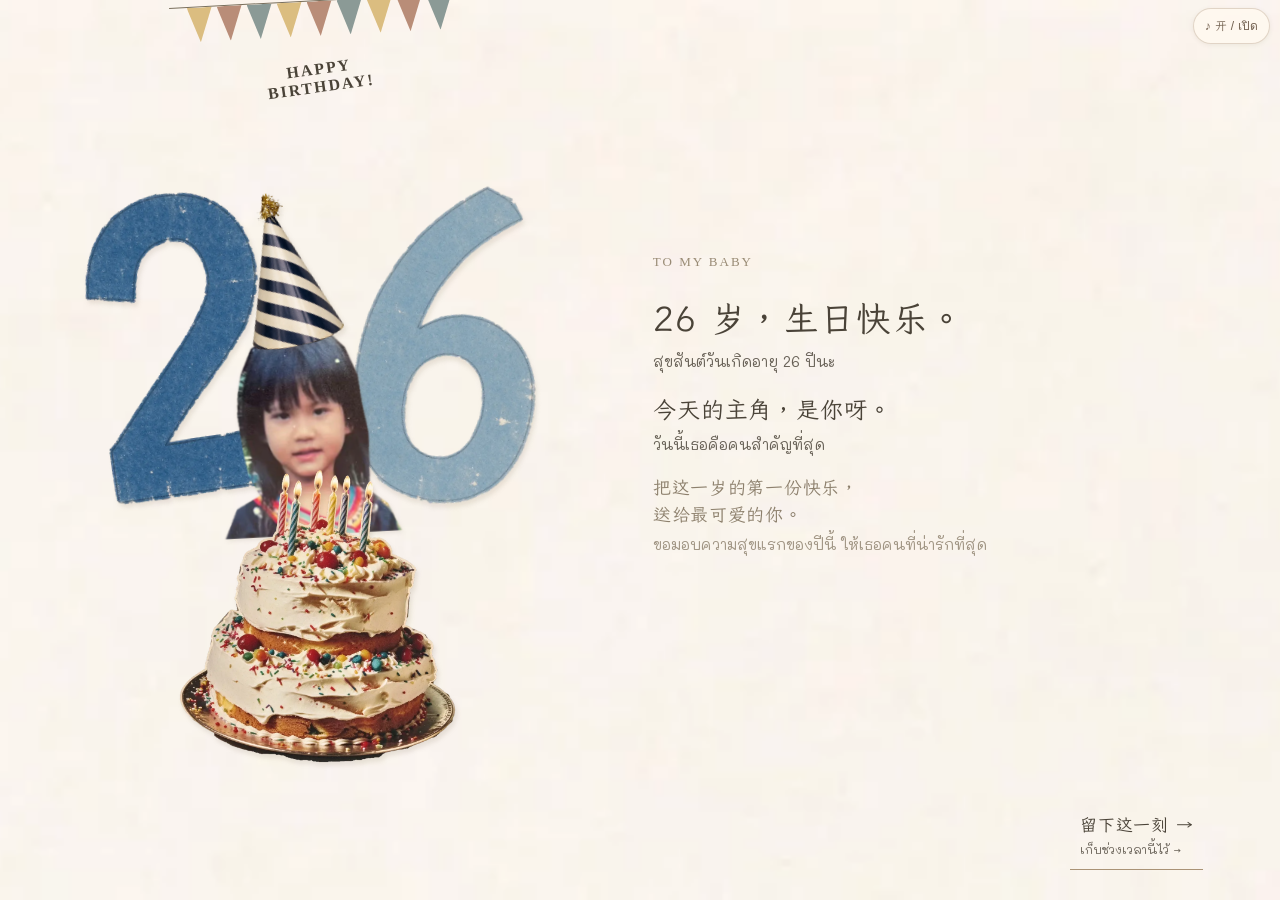
==== commit c3dcac55: "Prepare cake during camera scene and add gentle action sounds" ====
--- a/birthday-preview.html
+++ b/birthday-preview.html
@@ -390,7 +390,75 @@
  <div class="birthday-words"><p class="birthday-kicker">TO MY BABY</p><h1>26 岁，生日快乐。</h1><p>今天的主角，是你呀。</p><p class="birthday-note">把这一岁的第一份快乐，<br>送给最可爱的你。</p></div>
  <a class="standalone-next" href="camera-preview.html">留下这一刻 →</a>
 </main>
-<script>(() => {
+<script>/* Small synthesized foley; no audio downloads and no autoplay. */
+(() => {
+ const embedded=parent!==window;let engine;
+ try{if(embedded)engine=parent.BirthdaySound;}catch{}
+ const visible=()=>!document.hidden&&(!embedded||!window.frameElement?.hidden);
+ if(engine){
+  window.BirthdaySound={play:name=>{if(visible())engine.play(name)},unlock:()=>engine.unlock()};
+ }else{
+  let ctx,master,noise,muted=false,button;const voices=new Set(),last=new Map();
+  try{muted=localStorage.getItem('birthday-sound-muted')==='1'}catch{}
+  function stop(){for(const node of voices){try{node.stop()}catch{}}voices.clear();}
+  function unlock(){
+   if(muted||document.hidden)return;
+   try{
+    if(!ctx){const Audio=window.AudioContext||window.webkitAudioContext;if(!Audio)return;ctx=new Audio();master=ctx.createGain();master.gain.value=.19;master.connect(ctx.destination);
+     noise=ctx.createBuffer(1,ctx.sampleRate,ctx.sampleRate);const samples=noise.getChannelData(0);for(let i=0;i<samples.length;i++)samples[i]=Math.random()*2-1;
+    }
+    if(ctx.state==='suspended')ctx.resume().catch(()=>{});
+   }catch{}
+  }
+  function voice(source,filter,gain,duration,delay=0){
+   if(voices.size>=40)return;
+   const at=ctx.currentTime+delay,amp=ctx.createGain();amp.gain.setValueAtTime(.0001,at);amp.gain.exponentialRampToValueAtTime(Math.max(.001,gain),at+.008);amp.gain.exponentialRampToValueAtTime(.0001,at+duration);
+   source.connect(filter||amp);if(filter)filter.connect(amp);amp.connect(master);voices.add(source);
+   source.onended=()=>{voices.delete(source);source.disconnect();filter?.disconnect();amp.disconnect()};source.start(at);source.stop(at+duration+.02);
+  }
+  function tone(freq,duration=.1,gain=.3,delay=0,end=freq){const source=ctx.createOscillator();source.type='sine';source.frequency.setValueAtTime(freq,ctx.currentTime+delay);source.frequency.exponentialRampToValueAtTime(end,ctx.currentTime+delay+duration);voice(source,null,gain,duration,delay);}
+  function rustle(duration=.16,gain=.35,freq=1500,delay=0){const source=ctx.createBufferSource();source.buffer=noise;source.loop=true;const filter=ctx.createBiquadFilter();filter.type='bandpass';filter.frequency.value=freq;filter.Q.value=.6;voice(source,filter,gain,duration,delay);}
+  function play(name){
+   if(muted||!ctx||ctx.state!=='running'||document.hidden)return;
+   const now=ctx.currentTime,interval=(name==='scratch'||name==='film')?.11:.05;if(now-(last.get(name)??-99)<interval)return;last.set(name,now);
+   try{switch(name){
+    case 'tear':for(let i=0;i<5;i++)rustle(.12,.35,1100+i*170,i*.065);break;
+    case 'camera':tone(230,.04,.6);rustle(.07,.55,2800);tone(140,.06,.4,.075);rustle(.8,.13,500,.18);break;
+    case 'print':rustle(.3,.22,700);tone(180,.05,.2,.22);break;
+    case 'stick':rustle(.07,.24,1800);tone(440,.08,.2,0,260);break;
+    case 'clink':tone(1800,.6,.4);tone(2700,.4,.14,.015);tone(3600,.25,.07,.02);break;
+    case 'film':rustle(.1,.22,850);tone(170,.025,.12);break;
+    case 'scratch':rustle(.09,.2,2300);break;
+    case 'slot':for(let i=0;i<13;i++)tone(260+i*18,.035,.15,i*.11);break;
+    case 'win':[523,659,784,1047].forEach((n,i)=>tone(n,.38,.22,i*.09));break;
+    case 'notify':tone(660,.25,.18);tone(880,.35,.16,.13);break;
+    case 'match':rustle(.24,.3,2600);tone(280,.08,.12);break;
+    case 'blow':rustle(.45,.3,600);break;
+    case 'flight':rustle(.7,.17,550);tone(180,.5,.07,0,400);break;
+    case 'gift':rustle(.4,.3,1300);[659,784,1047].forEach((n,i)=>tone(n,.35,.18,.18+i*.1));break;
+    default:rustle(.14,.17,1000);
+   }}catch{/* Sound must never break a gesture or animation. */}
+  }
+  window.BirthdaySound={play,unlock,stop};
+  function label(){if(!button)return;button.textContent=muted?'♪ 关 / ปิด':'♪ 开 / เปิด';button.setAttribute('aria-label',muted?'开启音效 · เปิดเสียง':'关闭音效 · ปิดเสียง');button.setAttribute('aria-pressed',String(!muted));}
+  function mount(){
+   button=document.createElement('button');button.type='button';button.id='sound-toggle';button.setAttribute('data-no-translate','');
+   button.style.cssText='position:fixed;right:max(10px,env(safe-area-inset-right));top:max(8px,env(safe-area-inset-top));z-index:20001;border:1px solid #b4a18b66;border-radius:20px;padding:7px 11px;min-height:36px;background:#fff9efdb;color:#715f4e;font:12px/1.2 system-ui;cursor:pointer;box-shadow:0 1px 5px #49331a12';
+   button.onclick=()=>{muted=!muted;try{localStorage.setItem('birthday-sound-muted',muted?'1':'0')}catch{}if(muted){stop();if(master)master.gain.value=0;}else{unlock();if(master)master.gain.value=.19;play('stick');}label();};label();document.body.append(button);
+  }
+  if(document.readyState==='loading')document.addEventListener('DOMContentLoaded',mount,{once:true});else mount();
+  document.addEventListener('visibilitychange',()=>{if(document.hidden)stop()});
+ }
+ // Calling the shared context directly within a real iframe gesture preserves
+ // mobile autoplay activation; asynchronous postMessage cannot do that reliably.
+ for(const event of ['pointerdown','click','keydown'])document.addEventListener(event,e=>{if(e.isTrusted&&visible())window.BirthdaySound.unlock()},true);
+ document.addEventListener('click',e=>{
+  const b=e.target.closest?.('button,[role="button"]');if(!e.isTrusted||!b||b.disabled||b.id==='sound-toggle')return;
+  const specific=/^(tear|camera|paper|cake|right-cup|tear-boarding|replay-flight|gift|place|light|blow|candle|match)$/.test(b.id)||b.matches('[data-hat],[data-glasses],.scratch-window,.slot-lever,.note,.photo-piece')||(document.body.dataset.scene==='film'&&/^(previous|next)$/.test(b.id));
+  if(!specific)window.BirthdaySound.play('paper');
+ },true);
+})();
+</script><script>(() => {
  if(parent===window)return;
  document.documentElement.classList.add('in-journey');
  const trustedOrigin=location.protocol==='about:'?parent.location.origin:location.origin;
@@ -398,7 +466,6 @@
  const modal=()=>send('modal',{open:Boolean(document.querySelector('dialog[open]'))});
  document.addEventListener('scene:complete',()=>send('complete'));
  document.addEventListener('scene:next',()=>{modal();send('next');});
- new MutationObserver(modal).observe(document.body,{subtree:true,attributes:true,attributeFilter:['open']});
  addEventListener('message',event=>{
   if(event.origin!==trustedOrigin||event.source!==parent||event.data?.type!=='journey:activate')return;
   modal();
@@ -406,7 +473,15 @@
   root.tabIndex=-1;root.focus({preventScroll:true});
  });
  modal();
- if(document.readyState==='loading')document.addEventListener('DOMContentLoaded',()=>send('loaded'),{once:true});else send('loaded');
+ async function ready(){
+  if(document.body)new MutationObserver(modal).observe(document.body,{subtree:true,attributes:true,attributeFilter:['open']});
+  // Do not reveal the cake page between DOM arrival and image decoding.
+  // A corrupt image must not deadlock navigation; asset recovery owns retries.
+  const critical=[...document.querySelectorAll('img[data-scene-critical]')];
+  await Promise.all(critical.map(img=>img.decode?img.decode().catch(()=>{}):Promise.resolve()));
+  send('loaded');
+ }
+ if(document.readyState==='loading')document.addEventListener('DOMContentLoaded',ready,{once:true});else ready();
 })();
 </script>
 <script>(()=>{let active=false;function reveal(){if(active)return;active=true;requestAnimationFrame(()=>document.body.classList.add('revealed'));setTimeout(()=>document.dispatchEvent(new Event('scene:complete')),matchMedia('(prefers-reduced-motion: reduce)').matches?0:3000);}addEventListener('message',e=>{if(e.source===parent&&e.origin===location.origin&&e.data?.type==='journey:activate')reveal();});if(parent===window)reveal();})();</script>
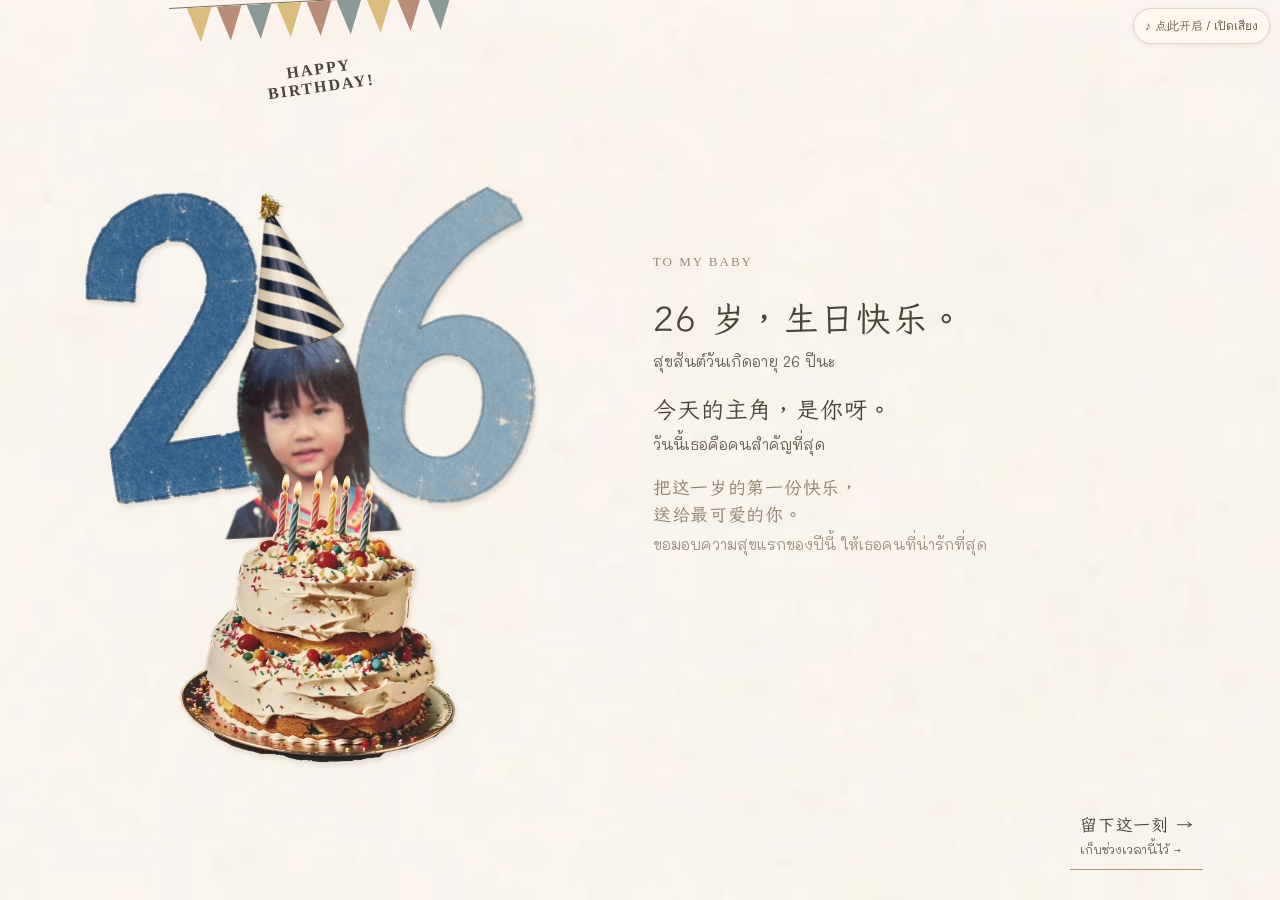
==== commit 144010ac: "Fix async mobile audio unlock and add explicit test tones" ====
--- a/birthday-preview.html
+++ b/birthday-preview.html
@@ -398,17 +398,31 @@
  if(engine){
   window.BirthdaySound={play:name=>{if(visible())engine.play(name)},unlock:()=>engine.unlock()};
  }else{
-  let ctx,master,noise,muted=false,button;const voices=new Set(),last=new Map();
+  let ctx,master,noise,muted=false,button,resuming=false,pending=null,failed=false;const voices=new Set(),last=new Map();
   try{muted=localStorage.getItem('birthday-sound-muted')==='1'}catch{}
-  function stop(){for(const node of voices){try{node.stop()}catch{}}voices.clear();}
+  function stop(){pending=null;for(const node of voices){try{node.stop()}catch{}}voices.clear();}
+  function resumed(){
+   label();if(muted||document.hidden||ctx?.state!=='running')return;
+   const cue=pending;pending=null;
+   if(cue&&Date.now()-cue.at<1500)play(cue.name);
+  }
   function unlock(){
    if(muted||document.hidden)return;
    try{
-    if(!ctx){const Audio=window.AudioContext||window.webkitAudioContext;if(!Audio)return;ctx=new Audio();master=ctx.createGain();master.gain.value=.19;master.connect(ctx.destination);
+    // Supported iOS versions can route this as media playback instead of an
+    // ambient session muted by the hardware silent switch. Optional in WeChat.
+    try{if(window.navigator?.audioSession)window.navigator.audioSession.type='playback';}catch{}
+    if(!ctx){const Audio=window.AudioContext||window.webkitAudioContext;if(!Audio){failed=true;label();return;}ctx=new Audio();master=ctx.createGain();master.gain.value=.32;master.connect(ctx.destination);
      noise=ctx.createBuffer(1,ctx.sampleRate,ctx.sampleRate);const samples=noise.getChannelData(0);for(let i=0;i<samples.length;i++)samples[i]=Math.random()*2-1;
+     ctx.onstatechange=resumed;
     }
-    if(ctx.state==='suspended')ctx.resume().catch(()=>{});
-   }catch{}
+    // Safari may report "interrupted" after backgrounding. resume() is async:
+    // retain the current cue instead of silently throwing away the first tap.
+    if(ctx.state!=='running'&&ctx.state!=='closed'&&!resuming){
+     resuming=true;Promise.resolve(ctx.resume()).then(()=>{resuming=false;failed=false;resumed();},()=>{resuming=false;pending=null;failed=true;label();});
+    }
+    label();
+   }catch{failed=true;label();}
   }
   function voice(source,filter,gain,duration,delay=0){
    if(voices.size>=40)return;
@@ -419,7 +433,11 @@
   function tone(freq,duration=.1,gain=.3,delay=0,end=freq){const source=ctx.createOscillator();source.type='sine';source.frequency.setValueAtTime(freq,ctx.currentTime+delay);source.frequency.exponentialRampToValueAtTime(end,ctx.currentTime+delay+duration);voice(source,null,gain,duration,delay);}
   function rustle(duration=.16,gain=.35,freq=1500,delay=0){const source=ctx.createBufferSource();source.buffer=noise;source.loop=true;const filter=ctx.createBiquadFilter();filter.type='bandpass';filter.frequency.value=freq;filter.Q.value=.6;voice(source,filter,gain,duration,delay);}
   function play(name){
-   if(muted||!ctx||ctx.state!=='running'||document.hidden)return;
+   if(muted||document.hidden)return;
+   if(!ctx||ctx.state!=='running'){
+    // play never creates an AudioContext outside a real gesture.
+    if(ctx){pending={name,at:Date.now()};unlock();}return;
+   }
    const now=ctx.currentTime,interval=(name==='scratch'||name==='film')?.11:.05;if(now-(last.get(name)??-99)<interval)return;last.set(name,now);
    try{switch(name){
     case 'tear':for(let i=0;i<5;i++)rustle(.12,.35,1100+i*170,i*.065);break;
@@ -432,6 +450,7 @@
     case 'slot':for(let i=0;i<13;i++)tone(260+i*18,.035,.15,i*.11);break;
     case 'win':[523,659,784,1047].forEach((n,i)=>tone(n,.38,.22,i*.09));break;
     case 'notify':tone(660,.25,.18);tone(880,.35,.16,.13);break;
+    case 'test':tone(660,.35,.45);tone(880,.45,.4,.18);break;
     case 'match':rustle(.24,.3,2600);tone(280,.08,.12);break;
     case 'blow':rustle(.45,.3,600);break;
     case 'flight':rustle(.7,.17,550);tone(180,.5,.07,0,400);break;
@@ -440,18 +459,25 @@
    }}catch{/* Sound must never break a gesture or animation. */}
   }
   window.BirthdaySound={play,unlock,stop};
-  function label(){if(!button)return;button.textContent=muted?'♪ 关 / ปิด':'♪ 开 / เปิด';button.setAttribute('aria-label',muted?'开启音效 · เปิดเสียง':'关闭音效 · ปิดเสียง');button.setAttribute('aria-pressed',String(!muted));}
+  function label(){if(!button)return;const running=!muted&&ctx?.state==='running';button.textContent=running?'♪ 开 / เปิด':failed?'♪ 重试 / ลองใหม่':'♪ 点此开启 / เปิดเสียง';button.setAttribute('aria-label',running?'关闭音效 · ปิดเสียง':'开启并试听音效 · เปิดและลองฟังเสียง');button.setAttribute('aria-pressed',String(running));button.dataset.audioState=muted?'muted':failed?'blocked':ctx?.state||'locked';}
   function mount(){
    button=document.createElement('button');button.type='button';button.id='sound-toggle';button.setAttribute('data-no-translate','');
    button.style.cssText='position:fixed;right:max(10px,env(safe-area-inset-right));top:max(8px,env(safe-area-inset-top));z-index:20001;border:1px solid #b4a18b66;border-radius:20px;padding:7px 11px;min-height:36px;background:#fff9efdb;color:#715f4e;font:12px/1.2 system-ui;cursor:pointer;box-shadow:0 1px 5px #49331a12';
-   button.onclick=()=>{muted=!muted;try{localStorage.setItem('birthday-sound-muted',muted?'1':'0')}catch{}if(muted){stop();if(master)master.gain.value=0;}else{unlock();if(master)master.gain.value=.19;play('stick');}label();};label();document.body.append(button);
+   button.onclick=()=>{
+    // Before the context runs this button enables sound, rather than turning
+    // off an "on" preference which never actually produced audio.
+    const running=!muted&&ctx?.state==='running';muted=running;
+    try{localStorage.setItem('birthday-sound-muted',muted?'1':'0')}catch{}
+    if(muted){stop();if(master)master.gain.value=0;}
+    else{failed=false;unlock();if(master)master.gain.value=.32;play('test');}label();
+   };label();document.body.append(button);
   }
   if(document.readyState==='loading')document.addEventListener('DOMContentLoaded',mount,{once:true});else mount();
   document.addEventListener('visibilitychange',()=>{if(document.hidden)stop()});
  }
  // Calling the shared context directly within a real iframe gesture preserves
  // mobile autoplay activation; asynchronous postMessage cannot do that reliably.
- for(const event of ['pointerdown','click','keydown'])document.addEventListener(event,e=>{if(e.isTrusted&&visible())window.BirthdaySound.unlock()},true);
+ for(const event of ['pointerdown','touchend','click','keydown'])document.addEventListener(event,e=>{if(e.isTrusted&&visible()&&!e.target?.closest?.('#sound-toggle'))window.BirthdaySound.unlock()},true);
  document.addEventListener('click',e=>{
   const b=e.target.closest?.('button,[role="button"]');if(!e.isTrusted||!b||b.disabled||b.id==='sound-toggle')return;
   const specific=/^(tear|camera|paper|cake|right-cup|tear-boarding|replay-flight|gift|place|light|blow|candle|match)$/.test(b.id)||b.matches('[data-hat],[data-glasses],.scratch-window,.slot-lever,.note,.photo-piece')||(document.body.dataset.scene==='film'&&/^(previous|next)$/.test(b.id));
